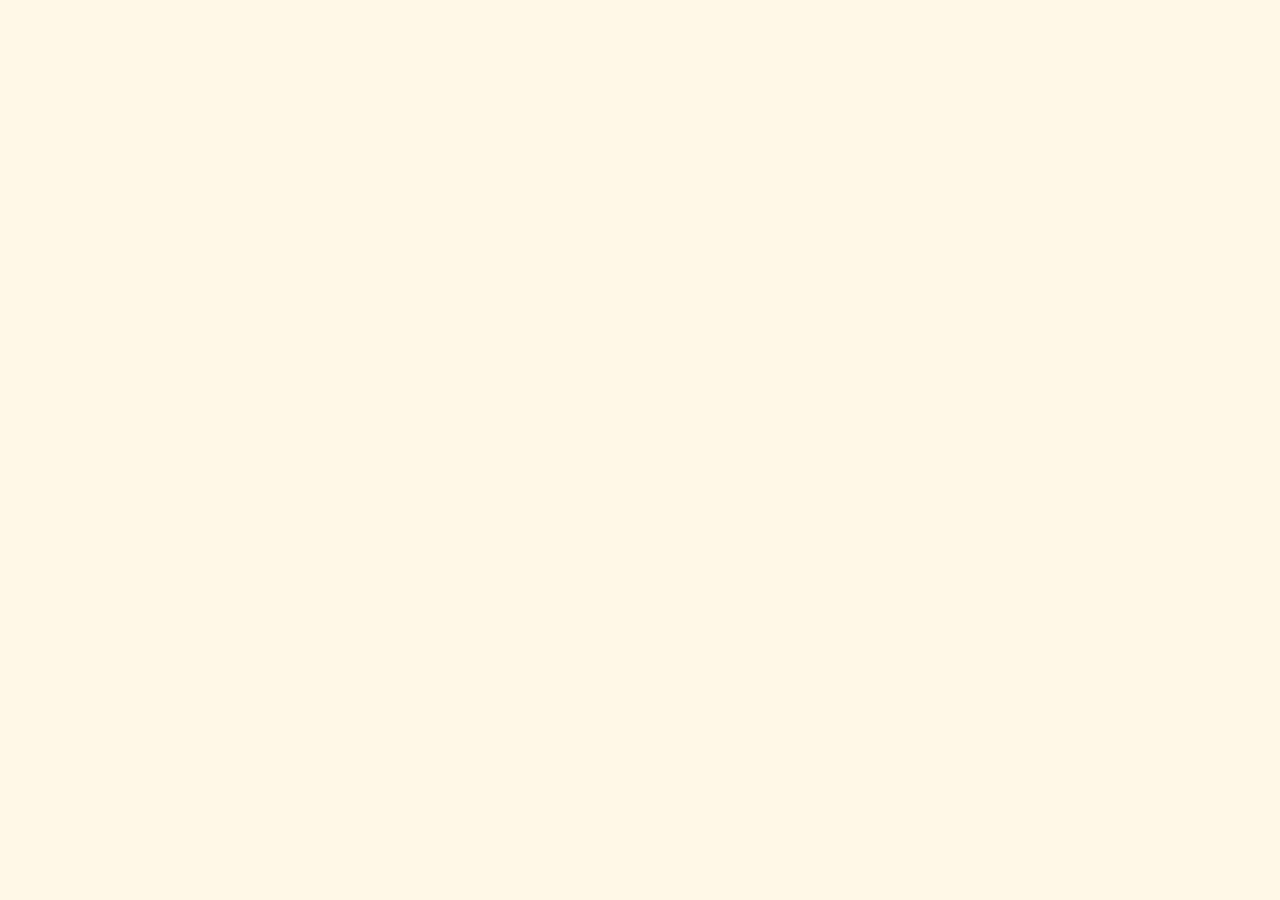
==== index.html @ 5200e337 "fix: bump cache-busting version to 2.0.5 Co-Authored-By: Claude Opus 4.6 <noreply@anthropic.com>" ====
<!doctype html>
<html lang="en">
<head>
  <meta charset="utf-8">
  <meta name="viewport" content="width=device-width, initial-scale=1">
  <title>Hi, I'm Net — Backend Engineer</title>
  <meta name="description" content="Kanet 'Net' Kampiranon — Backend Engineer specializing in Spring Boot microservices, testing strategy, and quietly-resilient systems.">

  <link rel="icon" type="image/png" href="images/favicon.png">

  <link rel="preconnect" href="https://fonts.googleapis.com">
  <link rel="preconnect" href="https://fonts.gstatic.com" crossorigin>
  <link href="https://fonts.googleapis.com/css2?family=Fredoka:wght@400;500;600;700&family=Nunito:wght@400;600;700;800&display=swap" rel="stylesheet">

  <link rel="stylesheet" href="styles.css?v=2.0.5">

  <script src="https://unpkg.com/react@18.3.1/umd/react.development.js" integrity="sha384-hD6/rw4ppMLGNu3tX5cjIb+uRZ7UkRJ6BPkLpg4hAu/6onKUg4lLsHAs9EBPT82L" crossorigin="anonymous"></script>
  <script src="https://unpkg.com/react-dom@18.3.1/umd/react-dom.development.js" integrity="sha384-u6aeetuaXnQ38mYT8rp6sbXaQe3NL9t+IBXmnYxwkUI2Hw4bsp2Wvmx4yRQF1uAm" crossorigin="anonymous"></script>
  <script src="https://unpkg.com/@babel/standalone@7.29.0/babel.min.js" integrity="sha384-m08KidiNqLdpJqLq95G/LEi8Qvjl/xUYll3QILypMoQ65QorJ9Lvtp2RXYGBFj1y" crossorigin="anonymous"></script>
</head>
<body>
  <div id="root"></div>

  <script src="data.js?v=2.0.5"></script>
  <script type="text/babel" src="tweaks-panel.jsx?v=2.0.5"></script>
  <script type="text/babel" src="character.jsx?v=2.0.5"></script>
  <script type="text/babel" src="sections.jsx?v=2.0.5"></script>
  <script type="text/babel" src="app.jsx?v=2.0.5"></script>
</body>
</html>
---- styles.css ----
/* ------------------------------------------------------------------
   Design tokens — playful, character-driven bio for Net
------------------------------------------------------------------- */
:root {
  --bg: #FFF8E7;
  --bg-2: #FFEFC7;
  --ink: #1B1B3A;
  --ink-soft: #4A4A6A;
  --muted: #8A8AA8;
  --line: #1B1B3A;

  --yellow: #FFD93D;
  --mint:   #4ECDC4;
  --coral:  #FF6B6B;
  --lav:    #B19CD9;
  --leaf:   #7BC950;
  --sky:    #6BC5F8;

  --accent: var(--yellow);
  --accent-2: var(--mint);
  --accent-3: var(--coral);

  --r-sm: 12px;
  --r-md: 20px;
  --r-lg: 28px;
  --r-xl: 40px;

  --b: 3px;
  --shadow: 6px 6px 0 var(--line);
  --shadow-lg: 10px 10px 0 var(--line);
  --shadow-soft: 0 12px 30px -10px rgba(27,27,58,.25);

  --pattern: dots;
}

/* ---- reset ---- */
* { box-sizing: border-box; }
html { scroll-behavior: smooth; overflow-x: clip; }
html, body { margin: 0; padding: 0; }
body {
  font-family: 'Nunito', system-ui, sans-serif;
  background: var(--bg);
  color: var(--ink);
  min-height: 100vh;
  overflow-x: clip;
  -webkit-font-smoothing: antialiased;
  font-size: 17px;
  line-height: 1.55;
}
h1, h2, h3, h4 {
  font-family: 'Fredoka', system-ui, sans-serif;
  font-weight: 700;
  margin: 0 0 .4em;
  letter-spacing: -.01em;
  line-height: 1.1;
}
h1 { font-size: clamp(40px, 6vw, 72px); }
h2 { font-size: clamp(28px, 4vw, 44px); }
h3 { font-size: clamp(20px, 2.2vw, 26px); }
p  { margin: 0 0 1em; }
a  { color: inherit; text-decoration: none; }

/* ---- backdrop patterns ---- */
.backdrop {
  position: fixed; inset: 0; z-index: 0; pointer-events: none;
  background: var(--bg);
}
.backdrop[data-pattern="dots"] {
  background-image: radial-gradient(circle, rgba(27,27,58,.10) 1.5px, transparent 1.6px);
  background-size: 28px 28px;
  background-color: var(--bg);
}
.backdrop[data-pattern="stars"] {
  background-image:
    radial-gradient(circle at 20% 30%, rgba(255,217,61,.35) 2px, transparent 3px),
    radial-gradient(circle at 70% 60%, rgba(78,205,196,.30) 2px, transparent 3px),
    radial-gradient(circle at 40% 80%, rgba(255,107,107,.25) 2px, transparent 3px);
  background-size: 220px 220px, 280px 280px, 320px 320px;
  background-color: var(--bg);
}
.backdrop[data-pattern="grid"] {
  background-image:
    linear-gradient(to right, rgba(27,27,58,.07) 1px, transparent 1px),
    linear-gradient(to bottom, rgba(27,27,58,.07) 1px, transparent 1px);
  background-size: 40px 40px;
  background-color: var(--bg);
}
.backdrop[data-pattern="plain"] { background-color: var(--bg); }

/* floating shapes (parallax) */
.shape {
  position: absolute;
  border: var(--b) solid var(--line);
  background: var(--accent);
  box-shadow: var(--shadow);
  border-radius: 50%;
  animation: float 7s ease-in-out infinite;
  z-index: 0;
}
.shape.sq { border-radius: 14px; }
.shape.di { border-radius: 8px; transform: rotate(45deg); }
@keyframes float {
  0%,100% { transform: translateY(0) rotate(0); }
  50% { transform: translateY(-22px) rotate(8deg); }
}

/* ---- layout ---- */
.wrap {
  position: relative;
  z-index: 1;
  max-width: 1180px;
  margin: 0 auto;
  padding: 0 28px;
}

main { position: relative; z-index: 1; overflow-x: clip; }

section { padding: 90px 0; position: relative; overflow: hidden; }

/* ---------- section deco shapes ---------- */
.deco {
  position: absolute;
  border: var(--b) solid var(--line);
  pointer-events: none;
  z-index: 0;
  opacity: .30;
}
.deco-circle { border-radius: 50%; }
.deco-square { border-radius: 14px; }
.deco-diamond { border-radius: 8px; }
.deco-float {
  animation: decoFloat 6s ease-in-out infinite;
}
.deco-bob {
  animation: decoBob 4s ease-in-out infinite;
}
.deco-spin {
  animation: decoSpin 12s linear infinite;
}
@keyframes decoFloat {
  0%, 100% { transform: translateY(0) rotate(var(--deco-rot, 0deg)); }
  50% { transform: translateY(-18px) rotate(calc(var(--deco-rot, 0deg) + 6deg)); }
}
@keyframes decoBob {
  0%, 100% { transform: translateY(0) rotate(var(--deco-rot, 0deg)); }
  50% { transform: translateY(-12px) rotate(var(--deco-rot, 0deg)); }
}

/* ---- nav ---- */
.nav {
  position: sticky; top: 18px; z-index: 30;
  display: flex; justify-content: center;
  pointer-events: none;
  transition: transform .3s ease, opacity .3s ease;
}
.nav-hidden {
  transform: translateY(-120%);
  opacity: 0;
  pointer-events: none;
}
.nav-inner {
  pointer-events: auto;
  display: flex; align-items: center; gap: 6px;
  padding: 8px;
  background: #fff;
  border: var(--b) solid var(--line);
  border-radius: 999px;
  box-shadow: var(--shadow);
}
.nav a {
  font-weight: 700;
  font-family: 'Fredoka', sans-serif;
  padding: 8px 16px;
  border-radius: 999px;
  font-size: 15px;
  transition: all .15s;
}
.nav a:hover { background: var(--accent); }
.nav a.is-current { background: var(--accent); font-weight: 800; }
.nav a.brand { background: var(--ink); color: var(--bg); padding: 8px 16px; }
.nav a.brand:hover { background: var(--ink); }

/* hamburger button — hidden on desktop */
.nav-burger {
  display: none;
  appearance: none;
  border: 0;
  background: transparent;
  width: 36px; height: 36px;
  padding: 0;
  cursor: pointer;
  position: relative;
  margin-left: auto;
}
.burger-line,
.burger-line::before,
.burger-line::after {
  display: block;
  position: absolute;
  left: 8px; right: 8px;
  height: 3px;
  border-radius: 2px;
  background: var(--ink);
  transition: transform .25s, opacity .2s;
}
.burger-line { top: 50%; transform: translateY(-50%); }
.burger-line::before { content: ''; top: -8px; left: 0; right: 0; }
.burger-line::after { content: ''; top: 8px; left: 0; right: 0; }
.burger-line.open { background: transparent; }
.burger-line.open::before { top: 0; transform: rotate(45deg); }
.burger-line.open::after { top: 0; transform: rotate(-45deg); }

/* nav links wrapper — visible by default on desktop */
.nav-links { display: contents; }

/* ---- chunky button ---- */
.btn {
  display: inline-flex; align-items: center; gap: 10px;
  font-family: 'Fredoka', sans-serif;
  font-weight: 600;
  font-size: 17px;
  padding: 14px 22px;
  border-radius: var(--r-md);
  border: var(--b) solid var(--line);
  background: var(--accent);
  color: var(--ink);
  box-shadow: var(--shadow);
  cursor: pointer;
  transition: transform .12s ease, box-shadow .12s ease;
}
.btn:hover { transform: translate(-2px,-2px); box-shadow: 8px 8px 0 var(--line); }
.btn:active { transform: translate(3px,3px); box-shadow: 2px 2px 0 var(--line); }
.btn.ghost { background: #fff; }
.btn.coral { background: var(--coral); color: #fff; }
.btn.mint { background: var(--mint); color: var(--ink); }

/* ---- card ---- */
.card {
  background: #fff;
  border: var(--b) solid var(--line);
  border-radius: var(--r-lg);
  box-shadow: var(--shadow);
  padding: 24px;
  position: relative;
}

/* eyebrow / label */
.eyebrow {
  display: inline-flex; align-items: center; gap: 8px;
  font-family: 'Fredoka', sans-serif;
  font-weight: 600;
  font-size: 13px;
  text-transform: uppercase;
  letter-spacing: .12em;
  padding: 6px 14px;
  background: var(--ink);
  color: var(--bg);
  border-radius: 999px;
}
.eyebrow.coral { background: var(--coral); color: #fff; }
.eyebrow.mint { background: var(--mint); color: var(--ink); }
.eyebrow.lav { background: var(--lav); color: var(--ink); }
.eyebrow.yellow { background: var(--yellow); color: var(--ink); }

/* ----------------- HERO ----------------- */
.hero {
  padding-top: 60px;
  padding-bottom: 40px;
  position: relative;
}
.hero-grid {
  display: grid;
  grid-template-columns: 1.05fr .95fr;
  grid-template-rows: auto 1fr;
  gap: 0 40px;
  align-items: start;
}
.hero-head { grid-column: 1; grid-row: 1; }
.hero-body { grid-column: 1; grid-row: 2; }
.hero-grid > .character-stage { grid-column: 2; grid-row: 1 / 3; align-self: center; }

.hero h1 .wave-em {
  display: inline-block;
  transform-origin: 70% 70%;
  animation: wave 3.5s ease-in-out infinite;
}
@keyframes wave {
  0%, 60%, 100% { transform: rotate(0); }
  10% { transform: rotate(14deg); }
  20% { transform: rotate(-8deg); }
  30% { transform: rotate(14deg); }
  40% { transform: rotate(-4deg); }
  50% { transform: rotate(10deg); }
}
.hero h1 .hi {
  color: var(--ink);
}
.hero h1 .name {
  position: relative;
  display: inline-block;
}
.hero h1 .name::after {
  content: '';
  position: absolute;
  left: -4px; right: -4px; bottom: 4px;
  height: 18px;
  background: var(--accent);
  z-index: -1;
  border-radius: 6px;
  transform: rotate(-1.5deg);
}
.hero-tech {
  display: flex;
  flex-wrap: wrap;
  gap: 10px;
  margin-bottom: 22px;
}
.hero-tech-icon {
  position: relative;
  width: 42px; height: 42px;
  padding: 8px;
  background: #fff;
  border: var(--b) solid var(--line);
  border-radius: 12px;
  box-shadow: 3px 3px 0 var(--line);
  display: grid;
  place-items: center;
  transition: transform .15s, box-shadow .15s;
}
.hero-tech-icon:hover {
  transform: translate(-2px, -2px) rotate(-4deg);
  box-shadow: 5px 5px 0 var(--line);
}
.hero-tech-icon::after {
  content: attr(data-name);
  position: absolute;
  bottom: calc(100% + 8px);
  left: 50%;
  transform: translateX(-50%) scale(0.8);
  font-family: 'Fredoka', sans-serif;
  font-weight: 700;
  font-size: 13px;
  white-space: nowrap;
  background: var(--ink);
  color: var(--bg);
  padding: 5px 12px;
  border-radius: 10px;
  pointer-events: none;
  opacity: 0;
  transition: opacity .15s, transform .15s;
}
.hero-tech-icon:hover::after {
  opacity: 1;
  transform: translateX(-50%) scale(1);
}
.hero-tech-learning {
  border-style: dashed;
  opacity: .7;
}
.hero-tech-learning:hover {
  opacity: 1;
}
.hero-tech-badge {
  position: absolute;
  bottom: -6px;
  left: 50%;
  transform: translateX(-50%);
  font-family: 'Fredoka', sans-serif;
  font-weight: 700;
  font-size: 8px;
  text-transform: uppercase;
  letter-spacing: .04em;
  background: var(--sky);
  color: var(--ink);
  padding: 1px 6px;
  border-radius: 6px;
  border: 2px solid var(--line);
  white-space: nowrap;
}
.hero-tech-icon img {
  width: 100%;
  height: 100%;
  object-fit: contain;
}
.hero-ctas { display: flex; flex-wrap: wrap; gap: 14px; align-items: center; }

/* ---- new hero bits ---- */
.hero-sub {
  font-size: clamp(17px, 1.5vw, 19px);
  color: var(--ink-soft);
  max-width: 520px;
  margin: 0 0 26px;
  line-height: 1.55;
}
.hero-sub b { color: var(--ink); font-family: 'Fredoka', sans-serif; font-weight: 600; }
/* ---- About v2 ---- */
.about-header { max-width: 720px; margin-bottom: 36px; }
.about-header h2 { margin-top: 14px; }
.lede { color: var(--ink-soft); font-size: 17px; margin: 0; }
.lede code {
  background: var(--bg-2);
  border: 2px solid var(--line);
  padding: 1px 8px;
  border-radius: 6px;
  font-size: 14px;
  font-family: 'Fredoka', sans-serif;
}

.edu-card { font-family: 'Fredoka', sans-serif; }

/* About mascot */
.about-mascot {
  position: relative;
  width: 100%;
  max-width: 420px;
  aspect-ratio: 1 / 1;
  align-self: center;
}
.about-disc {
  position: absolute;
  inset: 8%;
  border: var(--b) solid var(--line);
  border-radius: 50%;
  box-shadow: var(--shadow-lg);
  overflow: hidden;
}
.about-disc::before {
  content: '';
  position: absolute;
  inset: -10%;
  background:
    repeating-conic-gradient(from 0deg, transparent 0deg 30deg, rgba(255,255,255,.18) 30deg 60deg);
  animation: spin 30s linear infinite;
}
.about-bob {
  position: absolute;
  inset: 0;
  animation: bob var(--bob-speed, 3.4s) ease-in-out infinite;
}
.about-mascot-img {
  position: absolute;
  inset: -8% 4% 4% 4%;
  width: 92%;
  height: 104%;
  object-fit: cover;
  object-position: top center;
  filter: drop-shadow(0 12px 0 rgba(27,27,58,.18));
}
.about-mascot-img-anim {
  position: absolute;
  inset: -8% 4% 4% 4%;
  width: 92%;
  height: 104%;
  object-fit: cover;
  object-position: top center;
  filter: drop-shadow(0 12px 0 rgba(27,27,58,.18));
  pointer-events: none;
}
.sparkle {
  position: absolute;
  z-index: 2;
  animation: sparkleTwinkle 2.4s ease-in-out infinite;
  pointer-events: none;
}
.sparkle svg { width: 100%; height: 100%; display: block; }
@keyframes sparkleTwinkle {
  0%,100% { transform: scale(.7) rotate(0); opacity: .6; }
  50%     { transform: scale(1.15) rotate(20deg); opacity: 1; }
}
.about-bubble {
  position: absolute;
  top: -4px;
  right: -36px;
  background: #fff;
  border: var(--b) solid var(--line);
  border-radius: 22px;
  padding: 10px 18px;
  font-family: 'Fredoka', sans-serif;
  font-weight: 600;
  font-size: 15px;
  box-shadow: var(--shadow);
  z-index: 3;
  animation: bubblePop .5s cubic-bezier(.34,1.56,.64,1);
  white-space: nowrap;
  min-width: 120px;
  text-align: center;
}
.about-bubble::after {
  content: '';
  position: absolute;
  left: 18px; bottom: -12px;
  width: 18px; height: 18px;
  background: #fff;
  border-right: var(--b) solid var(--line);
  border-bottom: var(--b) solid var(--line);
  transform: rotate(45deg);
}

/* Skills — grouped logo grid */
.skills-header { display: flex; align-items: baseline; gap: 14px; flex-wrap: wrap; margin-bottom: 28px; }
.skills-title { margin: 0; font-size: clamp(24px, 2.8vw, 32px); }
.skills-grouped {
  display: flex; flex-direction: column; gap: 24px;
}
.skill-group-label {
  display: inline-flex; align-items: center; gap: 8px;
  font-family: 'Fredoka', sans-serif;
  font-weight: 700;
  font-size: 16px;
  margin-bottom: 14px;
  padding-bottom: 6px;
  border-bottom: 3px solid var(--line);
}
.skill-group-dot {
  width: 12px; height: 12px;
  border-radius: 50%;
  border: 2px solid var(--line);
  flex: 0 0 12px;
}
.skill-group-items {
  display: flex; flex-wrap: wrap; gap: 14px;
}
.skill-logo-card {
  display: flex; flex-direction: column; align-items: center; gap: 10px;
  padding: 20px 12px;
  background: #fff;
  border: var(--b) solid var(--line);
  border-radius: var(--r-lg);
  box-shadow: var(--shadow);
  transition: transform .15s, box-shadow .15s;
  cursor: default;
}
.skill-logo-card:hover {
  transform: translate(-3px, -3px) rotate(-2deg);
  box-shadow: 9px 9px 0 var(--line);
}
.skill-logo-icon {
  width: 56px; height: 56px;
  display: grid; place-items: center;
}
.skill-logo-icon img {
  width: 100%; height: 100%;
  object-fit: contain;
}
.skill-logo-fallback {
  width: 56px; height: 56px;
  display: grid; place-items: center;
  background: var(--mint);
  border: var(--b) solid var(--line);
  border-radius: 14px;
  font-family: 'Fredoka', sans-serif;
  font-weight: 700;
  font-size: 18px;
  color: var(--ink);
}
.skill-logo-name {
  font-family: 'Fredoka', sans-serif;
  font-size: 14px;
  font-weight: 600;
  text-align: center;
  line-height: 1.2;
}

/* Experience tweaks */
.now-chip {
  display: inline-block;
  margin-left: 10px;
  padding: 3px 10px;
  background: var(--leaf);
  border: 2px solid var(--line);
  border-radius: 999px;
  font-size: 12px;
  font-family: 'Fredoka', sans-serif;
  font-weight: 700;
  letter-spacing: .04em;
  vertical-align: middle;
}

/* Education */
.edu-grid { display: grid; grid-template-columns: 1fr; gap: 16px; }
.edu-card {
  display: flex; align-items: center; gap: 20px;
  padding: 22px 26px;
}
.edu-cap {
  width: 64px; height: 64px;
  flex: 0 0 64px;
  background: var(--yellow);
  border: var(--b) solid var(--line);
  border-radius: 18px;
  display: grid; place-items: center;
  font-size: 28px;
}
.edu-school { font-family: 'Fredoka', sans-serif; font-size: 20px; font-weight: 700; }
.edu-degree { color: var(--ink-soft); margin-top: 2px; }
.edu-date   { color: var(--muted); font-size: 14px; font-family: 'Fredoka', sans-serif; margin-top: 4px; }

/* ---- About: personal intro card ---- */
.about-personal {
  padding: 32px 36px;
  margin-bottom: 36px;
  background: #fff;
  position: relative;
  overflow: hidden;
}
.about-personal::before {
  content: '';
  position: absolute;
  top: -20px; right: -20px;
  width: 140px; height: 140px;
  background: var(--yellow);
  border-radius: 50%;
  opacity: .35;
}
.about-personal-grid {
  display: grid;
  grid-template-columns: 1.4fr 1fr;
  grid-template-rows: auto 1fr;
  gap: 0 28px;
  align-items: start;
  position: relative;
  z-index: 1;
}
.about-personal-head { grid-column: 1; grid-row: 1; }
.about-personal-text { grid-column: 1; grid-row: 2; }
.about-personal-mascot { grid-column: 2; grid-row: 1 / 3; align-self: center; }
.about-personal-title {
  font-size: clamp(24px, 2.8vw, 32px);
  margin: 4px 0 12px;
}
.about-personal-body {
  font-size: 17px;
  color: var(--ink-soft);
  line-height: 1.6;
  margin-bottom: 18px;
}
.about-chips {
  display: flex; flex-wrap: wrap; gap: 8px;
}
.about-chip {
  font-family: 'Fredoka', sans-serif;
  font-size: 13px;
  padding: 7px 14px;
  background: var(--bg-2);
  border: 2px solid var(--line);
  border-radius: 999px;
  box-shadow: 2px 2px 0 var(--line);
  transition: transform .15s;
}
.about-chip:hover { transform: translateY(-2px) rotate(-1deg); background: var(--yellow); }
.about-personal-mascot {
  position: relative;
  width: 100%;
  max-width: 340px;
  margin-left: auto;
}

/* ---- About: clickable card + fullscreen modal ---- */
@media (max-width: 880px) {
  .about-personal-grid {
    grid-template-columns: 1fr;
    grid-template-rows: auto auto auto;
    gap: 16px;
    text-align: center;
  }
  .about-personal-head { grid-column: 1; grid-row: 1; }
  .about-personal-mascot { grid-column: 1; grid-row: 2; max-width: 240px; margin: 0 auto; }
  .about-personal-text { grid-column: 1; grid-row: 3; text-align: left; }
  .edu-card { flex-direction: row; }
  .contact-mascot { display: none; }
}

/* ---- Contact mascot ---- */
.contact-wrap {
  position: relative;
}
.contact-mascot {
  position: absolute;
  right: -10px;
  bottom: -40px;
  width: 280px;
  z-index: 3;
  pointer-events: none;
}
.contact-mascot img {
  width: 100%;
  display: block;
  animation: bob var(--bob-speed, 3.4s) ease-in-out infinite;
  filter: drop-shadow(0 12px 0 rgba(27,27,58,.25));
}
.contact-mascot .contact-bubble {
  position: absolute;
  top: 0;
  right: 90%;
  background: #fff;
  color: var(--ink);
  border: var(--b) solid var(--line);
  border-radius: 22px;
  padding: 12px 18px;
  font-family: 'Fredoka', sans-serif;
  font-weight: 600;
  font-size: 14px;
  line-height: 1.5;
  box-shadow: var(--shadow);
  white-space: normal;
  width: 220px;
  animation: bubblePop .5s cubic-bezier(.34,1.56,.64,1);
  z-index: 1;
}
.contact-mascot .contact-bubble::after {
  content: '';
  position: absolute;
  right: -12px; top: 50%;
  transform: translateY(-50%) rotate(45deg);
  width: 18px; height: 18px;
  background: #fff;
  border-right: var(--b) solid var(--line);
  border-top: var(--b) solid var(--line);
}
@media (max-width: 1100px) {
  .contact-mascot { width: 220px; right: -20px; bottom: -30px; }
}
@media (max-width: 760px) {
  .contact-mascot { display: none; }
}

/* ----------------- CHARACTER ----------------- */
.character-stage {
  position: relative;
  width: 100%;
  aspect-ratio: 1 / 1;
  max-width: 520px;
  margin: 0 auto;
}
.character-disc {
  position: absolute;
  inset: 6%;
  background: var(--accent-2);
  border: var(--b) solid var(--line);
  border-radius: 50%;
  box-shadow: var(--shadow-lg);
  overflow: hidden;
}
.character-img-reading {
  clip-path: circle(46% at 50% 50%);
}
.character-disc::before {
  content: '';
  position: absolute;
  inset: -20%;
  background:
    radial-gradient(circle at 50% 50%, transparent 38%, rgba(27,27,58,.05) 39%, transparent 41%),
    radial-gradient(circle at 50% 50%, transparent 50%, rgba(255,255,255,.4) 51%, transparent 53%);
  animation: spin 24s linear infinite;
}
@keyframes spin { to { transform: rotate(360deg); } }

.character-img {
  position: absolute;
  inset: 0;
  width: 100%; height: 100%;
  object-fit: contain;
  object-position: center bottom;
  transition: opacity .25s ease;
  will-change: transform;
}
.character-bob { animation: bob 3.4s ease-in-out infinite; transform-origin: 50% 100%; }
@keyframes bob {
  0%,100% { transform: translateY(0) rotate(0); }
  50% { transform: translateY(-10px) rotate(-1deg); }
}

.character-bubble {
  position: absolute;
  top: 12%;
  right: 2%;
  background: #fff;
  border: var(--b) solid var(--line);
  border-radius: 22px;
  padding: 10px 18px;
  font-family: 'Fredoka', sans-serif;
  font-weight: 600;
  font-size: 15px;
  color: var(--ink);
  box-shadow: var(--shadow);
  white-space: nowrap;
  min-width: 120px;
  text-align: center;
  z-index: 3;
  animation: bubblePop .35s cubic-bezier(.34,1.56,.64,1);
}
.character-bubble::after {
  content: '';
  position: absolute;
  left: 14px; bottom: -14px;
  width: 22px; height: 22px;
  background: #fff;
  border-right: var(--b) solid var(--line);
  border-bottom: var(--b) solid var(--line);
  transform: rotate(45deg);
}
@keyframes bubblePop {
  0% { transform: scale(.3) translateY(20px); opacity: 0; }
  60% { transform: scale(1.05) translateY(-2px); opacity: 1; }
  100% { transform: scale(1) translateY(0); opacity: 1; }
}
@keyframes bubbleFloat {
  0%, 100% { transform: translateY(0); }
  50% { transform: translateY(-4px); }
}

.character-confetti {
  position: absolute;
  inset: 0;
  pointer-events: none;
  z-index: 2;
}
.confetti-bit {
  position: absolute;
  width: 14px; height: 14px;
  border: 2px solid var(--line);
  background: var(--coral);
  animation: confetti 1s ease-out forwards;
}
@keyframes confetti {
  0% { transform: translate(0,0) rotate(0); opacity: 1; }
  100% { transform: translate(var(--dx), var(--dy)) rotate(var(--rot)); opacity: 0; }
}

/* tiny floating orbits around character */
.orbit {
  position: absolute;
  background: var(--yellow);
  border: var(--b) solid var(--line);
  border-radius: 50%;
  box-shadow: 3px 3px 0 var(--line);
  z-index: 2;
}
.orbit.star {
  border: none;
  width: 36px; height: 36px;
  background: none;
  box-shadow: none;
}

/* ----------------- EXPERIENCE ----------------- */
.timeline {
  position: relative;
  padding-left: 36px;
}
.timeline::before {
  content: '';
  position: absolute;
  left: 12px; top: 6px; bottom: 6px;
  width: 4px;
  background: var(--ink);
  border-radius: 4px;
}
.t-item {
  position: relative;
  margin-bottom: 28px;
}
.t-item::before {
  content: '';
  position: absolute;
  left: -32px; top: 18px;
  width: 22px; height: 22px;
  background: var(--accent);
  border: var(--b) solid var(--line);
  border-radius: 50%;
  z-index: 2;
}
.t-item:nth-child(2)::before { background: var(--mint); }
.t-item:nth-child(3)::before { background: var(--coral); }
.t-item:nth-child(4)::before { background: var(--lav); }
.t-card {
  background: #fff;
  border: var(--b) solid var(--line);
  border-radius: var(--r-lg);
  padding: 24px 26px;
  box-shadow: var(--shadow);
}
.t-head { display: flex; justify-content: space-between; align-items: flex-start; flex-wrap: wrap; gap: 6px; margin-bottom: 8px; }
.t-co { font-family: 'Fredoka', sans-serif; font-size: 22px; font-weight: 700; }
.t-date { color: var(--muted); font-size: 14px; font-family: 'Fredoka', sans-serif; }
.t-role { font-weight: 700; color: var(--accent-3); margin-bottom: 12px; }
.t-bullets { margin: 0; padding-left: 18px; color: var(--ink-soft); }
.t-bullets li { margin-bottom: 6px; }

/* ----------------- LOVES ----------------- */
.loves-grid {
  display: grid;
  grid-template-columns: repeat(3, 1fr);
  gap: 18px;
}
.love {
  position: relative;
  display: block;
  background: #fff;
  border: var(--b) solid var(--line);
  border-radius: var(--r-lg);
  padding: 26px 22px;
  box-shadow: var(--shadow);
  transition: all .2s ease;
  overflow: hidden;
}
.love:hover { transform: translate(-3px,-3px) rotate(-1deg); box-shadow: 9px 9px 0 var(--line); }
.love .emoji {
  font-family: 'Fredoka', sans-serif;
  width: 56px; height: 56px;
  border-radius: 18px;
  display: grid; place-items: center;
  border: var(--b) solid var(--line);
  font-size: 22px;
  font-weight: 700;
  margin-bottom: 14px;
}
.love h4 { margin-bottom: 4px; font-size: 22px; }
.love p { color: var(--muted); margin: 0; font-size: 14px; }
.love .arrow {
  position: absolute; top: 22px; right: 22px;
  width: 36px; height: 36px;
  border-radius: 50%;
  border: var(--b) solid var(--line);
  background: var(--bg);
  display: grid; place-items: center;
  transition: transform .2s;
}
.love:hover .arrow { transform: rotate(-45deg); background: var(--yellow); }

/* ----------------- SECTION GIMMICK ----------------- */
.section-with-gimmick {
  display: flex;
  align-items: flex-end;
  justify-content: space-between;
  gap: 24px;
  margin-bottom: 26px;
}
.section-with-gimmick > div { flex: 1; min-width: 0; }
.section-with-gimmick-left {
  display: flex;
  align-items: center;
  gap: 20px;
  margin: 16px 0 28px;
}
.gimmick-img {
  width: 140px;
  height: auto;
  flex-shrink: 0;
  object-fit: contain;
  filter: drop-shadow(2px 4px 6px rgba(27,27,58,.15));
}
.gimmick-run {
  animation: gimmickRun 0.6s ease-in-out infinite alternate;
}
.gimmick-read {
  animation: gimmickRead 3s ease-in-out infinite;
  transform-origin: bottom center;
}
.gimmick-tcg {
  animation: gimmickFloat 2.5s ease-in-out infinite;
}
@keyframes gimmickRun {
  0%   { transform: translateX(-4px) rotate(-2deg); }
  100% { transform: translateX(4px) rotate(2deg); }
}
@keyframes gimmickRead {
  0%, 100% { transform: rotate(0deg); }
  30%      { transform: rotate(3deg) translateY(2px); }
  60%      { transform: rotate(-2deg) translateY(1px); }
}
@keyframes gimmickFloat {
  0%, 100% { transform: translateY(0); }
  50%      { transform: translateY(-8px); }
}
.section-mascot-divider {
  text-align: center;
  padding: 20px 0 0;
  position: relative;
  display: inline-block;
  left: 50%;
  transform: translateX(-50%);
}
.divider-label {
  font-family: 'Fredoka', sans-serif;
  font-weight: 700;
  font-size: 18px;
  color: var(--ink-soft);
  margin-top: 6px;
  letter-spacing: .02em;
}
.divider-mascot {
  width: 340px;
  height: auto;
  filter: drop-shadow(4px 6px 8px rgba(27,27,58,.2));
}
@media (max-width: 880px) {
  .divider-mascot { width: 220px; }
}
@media (max-width: 560px) {
  .section-with-gimmick { flex-wrap: wrap; }
  .gimmick-img { width: 100px; margin: 0 auto; }
  .divider-mascot { width: 140px; }
}

/* ----------------- RUNNING RECORDS ----------------- */
.runs-grid {
  display: flex; flex-direction: column; gap: 16px;
}
.run-card {
  display: flex; align-items: center; gap: 18px;
  padding: 20px 24px;
}
.run-card-link {
  text-decoration: none;
  color: inherit;
  cursor: pointer;
  transition: transform .15s, box-shadow .15s;
}
.run-card-link:hover {
  transform: translateY(-4px);
  box-shadow: 8px 8px 0 var(--line);
}
.run-card-link:hover .run-slip {
  background: var(--yellow);
}
.run-emoji {
  width: 56px; height: 56px;
  flex: 0 0 56px;
  background: var(--mint);
  border: var(--b) solid var(--line);
  border-radius: 16px;
  display: grid; place-items: center;
  font-size: 26px;
}
.run-info { flex: 1; min-width: 0; }
.run-event {
  font-family: 'Fredoka', sans-serif;
  font-size: 18px;
  font-weight: 700;
  line-height: 1.3;
}
.run-meta {
  display: flex; gap: 12px; align-items: center;
  margin-top: 4px;
  font-size: 14px;
  color: var(--ink-soft);
}
.run-distance {
  font-family: 'Fredoka', sans-serif;
  font-weight: 700;
  padding: 2px 10px;
  background: var(--mint);
  border: 2px solid var(--line);
  border-radius: 999px;
  font-size: 13px;
  color: var(--ink);
}
.run-date { font-family: 'Fredoka', sans-serif; color: var(--muted); }
.run-slip { flex: 0 0 auto; font-size: 14px; padding: 10px 16px; }
.run-soon {
  opacity: .55;
  border-style: dashed;
}
.run-soon .run-emoji {
  background: #d0d0d8;
}
.run-soon .run-distance {
  background: #d0d0d8;
}
.run-soon:hover {
  transform: none;
  box-shadow: var(--shadow);
}
.run-badge {
  font-family: 'Fredoka', sans-serif;
  font-size: 12px;
  font-weight: 700;
  text-transform: uppercase;
  letter-spacing: .5px;
  padding: 4px 12px;
  border-radius: 20px;
  background: var(--mint);
  border: var(--b) solid var(--line);
  color: var(--ink);
  flex-shrink: 0;
}

@media (max-width: 560px) {
  .run-card { flex-wrap: wrap; }
  .run-slip { width: 100%; text-align: center; justify-content: center; }
}

/* ----------------- YOUTUBE ----------------- */
.yt-header {
  display: flex;
  justify-content: space-between;
  align-items: center;
  flex-wrap: wrap;
  gap: 16px;
  margin-bottom: 32px;
}
.yt-categories {
  display: flex;
  flex-direction: column;
  gap: 40px;
}
.yt-cat-name {
  font-family: 'Fredoka', sans-serif;
  font-size: 20px;
  font-weight: 700;
  margin: 0 0 16px;
  padding-bottom: 8px;
  border-bottom: 2px dashed var(--muted);
  color: var(--ink);
}
.yt-more {
  display: block;
  margin: 18px auto 0;
  font-size: 15px;
}
.yt-grid {
  display: grid;
  grid-template-columns: repeat(auto-fill, minmax(280px, 1fr));
  gap: 20px;
}
.yt-card {
  display: flex; flex-direction: column;
  padding: 0; overflow: hidden;
  transition: all .2s ease;
}
.yt-card:hover { transform: translate(-3px,-3px) rotate(-1deg); box-shadow: 9px 9px 0 var(--line); }
.yt-thumb {
  position: relative;
  width: 100%;
  aspect-ratio: 16 / 9;
  overflow: hidden;
  border-bottom: var(--b) solid var(--line);
}
.yt-thumb img {
  width: 100%; height: 100%;
  object-fit: cover;
}
.yt-play {
  position: absolute;
  inset: 0;
  display: grid; place-items: center;
  font-size: 32px;
  color: #fff;
  background: rgba(0,0,0,.25);
  opacity: 0;
  transition: opacity .2s;
}
.yt-card:hover .yt-play { opacity: 1; }
.yt-info { padding: 16px 20px; }
.yt-title {
  font-family: 'Fredoka', sans-serif;
  font-size: 16px;
  font-weight: 700;
  line-height: 1.3;
}
.yt-date {
  font-size: 13px;
  color: var(--muted);
  font-family: 'Fredoka', sans-serif;
  margin-top: 4px;
}
.yt-empty {
  text-align: center;
  padding: 40px 24px;
}
.yt-empty p {
  color: var(--ink-soft);
  margin-bottom: 18px;
  font-size: 17px;
}

/* ----------------- BOOKSHELF ----------------- */
.book-categories {
  display: flex;
  flex-direction: column;
  gap: 40px;
}
.book-cat-name {
  font-family: 'Fredoka', sans-serif;
  font-size: 20px;
  font-weight: 700;
  margin: 0 0 16px;
  padding-bottom: 8px;
  border-bottom: 2px dashed var(--muted);
  color: var(--ink);
}
.book-count {
  font-size: 14px;
  font-weight: 400;
  color: var(--muted);
}
.book-grid {
  display: grid;
  grid-template-columns: repeat(auto-fill, minmax(160px, 200px));
  gap: 20px;
}
.book-card.card {
  display: flex;
  flex-direction: column;
  padding: 0;
  overflow: hidden;
  transition: all .2s ease;
}
.book-card:hover {
  transform: translate(-3px, -3px) rotate(-1deg);
  box-shadow: 9px 9px 0 var(--line);
}
.book-cover {
  width: 100%;
  aspect-ratio: 3 / 4;
  border-bottom: var(--b) solid var(--line);
  display: grid;
  place-items: center;
  overflow: hidden;
}
.book-cover-img {
  width: 100%;
  height: 100%;
  object-fit: cover;
}
.book-cover-text {
  font-family: 'Fredoka', sans-serif;
  font-weight: 700;
  font-size: 13px;
  line-height: 1.3;
  color: var(--ink);
  text-align: center;
  padding: 14px 10px;
  word-break: break-word;
  display: -webkit-box;
  -webkit-line-clamp: 5;
  -webkit-box-orient: vertical;
  overflow: hidden;
}
.book-info {
  padding: 10px 12px;
}
.book-title {
  font-family: 'Fredoka', sans-serif;
  font-size: 12px;
  font-weight: 700;
  line-height: 1.3;
  color: var(--ink);
  display: -webkit-box;
  -webkit-line-clamp: 2;
  -webkit-box-orient: vertical;
  overflow: hidden;
}
.book-author {
  font-size: 11px;
  color: var(--ink-soft);
  margin-top: 3px;
  display: -webkit-box;
  -webkit-line-clamp: 1;
  -webkit-box-orient: vertical;
  overflow: hidden;
}
.book-more {
  display: block;
  margin: 18px auto 0;
  font-size: 15px;
}
.book-empty {
  text-align: center;
  padding: 40px 24px;
}
.book-empty p {
  color: var(--ink-soft);
  margin-bottom: 18px;
  font-size: 17px;
}
@media (max-width: 560px) {
  .book-grid { grid-template-columns: repeat(auto-fill, minmax(130px, 1fr)); gap: 12px; }
}

/* ----------------- TCG COLLECTION ----------------- */
.tcg-grid {
  display: grid;
  grid-template-columns: repeat(auto-fill, minmax(280px, 1fr));
  gap: 16px;
}
.tcg-card {
  display: flex; align-items: center; gap: 16px;
  padding: 20px 24px;
  transition: all .2s ease;
}
.tcg-card:hover { transform: translate(-3px,-3px) rotate(-1deg); box-shadow: 9px 9px 0 var(--line); }
.tcg-emoji {
  width: 52px; height: 52px;
  flex: 0 0 52px;
  background: var(--lav);
  border: var(--b) solid var(--line);
  border-radius: 14px;
  display: grid; place-items: center;
  font-size: 24px;
  overflow: hidden;
}
.tcg-icon-img {
  width: 100%; height: 100%;
  object-fit: cover;
}
.tcg-info { flex: 1; min-width: 0; }
.tcg-name {
  font-family: 'Fredoka', sans-serif;
  font-size: 18px;
  font-weight: 700;
}
.tcg-sub {
  font-size: 14px;
  color: var(--muted);
  margin-top: 2px;
}
.tcg-soon {
  opacity: .55;
  border-style: dashed;
  cursor: default;
}
.tcg-soon:hover {
  transform: none;
  box-shadow: var(--shadow);
}
.tcg-badge {
  font-family: 'Fredoka', sans-serif;
  font-size: 12px;
  font-weight: 700;
  text-transform: uppercase;
  letter-spacing: .5px;
  padding: 4px 12px;
  border-radius: 20px;
  background: var(--lav);
  border: var(--b) solid var(--line);
  color: var(--ink);
  flex-shrink: 0;
}
.tcg-card .arrow {
  flex: 0 0 36px;
  width: 36px; height: 36px;
  border-radius: 50%;
  border: var(--b) solid var(--line);
  background: var(--bg);
  display: grid; place-items: center;
  transition: transform .2s;
}
.tcg-card:hover .arrow { transform: rotate(-45deg); background: var(--lav); }

/* ----------------- CONTACT ----------------- */
.contact-card {
  background: var(--ink);
  color: var(--bg);
  border-radius: var(--r-xl);
  padding: 48px 42px;
  text-align: left;
  position: relative;
  overflow: hidden;
  border: var(--b) solid var(--line);
  box-shadow: var(--shadow-lg);
}
.contact-card h2 { color: var(--bg); }
.contact-card p { color: rgba(255,248,231,.7); max-width: 540px; margin-left: auto; margin-right: auto; }
.contact-row {
  display: flex; flex-wrap: wrap; gap: 14px; justify-content: center;
  margin-top: 24px;
}
.contact-card .blob {
  position: absolute;
  border-radius: 50%;
  border: var(--b) solid var(--line);
  z-index: 0;
}
.contact-socials {
  display: flex;
  flex-wrap: wrap;
  gap: 12px;
  justify-content: center;
  margin-top: 20px;
}
.contact-socials-icons {
  gap: 16px;
  justify-content: center;
}
.contact-icon {
  display: grid;
  place-items: center;
  width: 52px; height: 52px;
  background: rgba(255,248,231,.12);
  border: 2px solid rgba(255,248,231,.2);
  border-radius: 50%;
  transition: background .15s, transform .15s;
}
.contact-icon img {
  width: 26px; height: 26px;
  object-fit: contain;
}
.contact-icon:hover {
  background: rgba(255,248,231,.25);
  transform: translateY(-3px) scale(1.1);
}

.contact-layout {
  position: relative;
  z-index: 1;
  display: flex;
  flex-wrap: wrap;
  align-items: center;
  gap: 16px 32px;
}
.contact-eyebrow-row {
  flex-basis: 100%;
  text-align: center;
}
.contact-main {
  flex: 1;
  text-align: center;
}
.contact-peek {
  position: absolute;
  top: -60px;
  left: -20px;
  z-index: 4;
  pointer-events: none;
}
.contact-avatar {
  position: relative;
  width: 140px;
  height: 140px;
}
.contact-disc {
  position: absolute;
  inset: 0;
  border-radius: 50%;
  background: var(--mint);
  opacity: .25;
}
.contact-side-img {
  position: relative;
  width: 100%;
  z-index: 1;
  animation: bob var(--bob-speed, 3.4s) ease-in-out infinite;
  filter: drop-shadow(0 6px 0 rgba(27,27,58,.2));
}
.contact-side {
  flex-shrink: 0;
  display: flex;
  align-items: center;
}
.donate-box {
  text-align: center;
  background: rgba(255,248,231,.08);
  border: 2px solid rgba(255,248,231,.12);
  border-radius: var(--r-lg);
  padding: 24px 24px 18px;
}
.donate-qr {
  width: 180px;
  height: 180px;
  border-radius: var(--r-md);
  border: var(--b) solid rgba(255,248,231,.25);
  box-shadow: 0 8px 24px rgba(0,0,0,.2);
}
.donate-label {
  font-family: 'Fredoka', sans-serif;
  font-weight: 600;
  font-size: 14px;
  color: rgba(255,248,231,.7);
  margin-top: 12px;
  margin-bottom: 0;
  white-space: nowrap;
}

/* Claude peek mascot */
.claude-peek {
  margin-top: -60px;
  position: relative;
  z-index: 4;
  pointer-events: none;
}
.claude-bob {
  position: relative;
  width: 140px;
  display: flex;
  flex-direction: column;
  align-items: center;
  animation: bob var(--bob-speed, 3.4s) ease-in-out infinite;
}
.claude-img {
  width: 100%;
  filter: drop-shadow(0 6px 0 rgba(27,27,58,.2));
}
.claude-bubble {
  position: relative;
  background: #fff;
  border: var(--b) solid var(--line);
  border-radius: 18px;
  padding: 8px 14px;
  font-family: 'Fredoka', sans-serif;
  font-weight: 600;
  font-size: 13px;
  color: var(--ink);
  box-shadow: var(--shadow);
  white-space: nowrap;
  margin-bottom: 6px;
  animation: bubblePop .5s cubic-bezier(.34,1.56,.64,1);
}
.claude-bubble::after {
  content: '';
  position: absolute;
  left: 50%; bottom: -10px;
  margin-left: -7px;
  width: 14px; height: 14px;
  background: #fff;
  border-right: var(--b) solid var(--line);
  border-bottom: var(--b) solid var(--line);
  transform: rotate(45deg);
}
@media (max-width: 880px) {
  .claude-peek { margin-top: 12px; display: flex; justify-content: center; }
  .claude-bob { width: auto; }
  .claude-img { width: 80px; }
  .claude-bubble { font-size: 12px; padding: 7px 13px; }
  .contact-layout {
    flex-direction: column;
    text-align: center;
    gap: 16px;
  }
  .contact-eyebrow-row { order: 1; }
  .contact-side   { order: 2; justify-content: center; width: 100%; }
  .contact-main   { order: 3; }
}
@media (max-width: 560px) {
  .donate-qr { width: 120px; height: 120px; }
  .donate-box { padding: 16px 16px 12px; }
  .donate-label { font-size: clamp(10px, 2.8vw, 12px); }
  .contact-icon { width: 38px; height: 38px; }
  .contact-icon img { width: 18px; height: 18px; }
  .contact-socials-icons { gap: 8px; justify-content: center; flex-wrap: nowrap; }
  .contact-card h2 { font-size: clamp(17px, 4.5vw, 22px); margin-top: 0; }
  .contact-card .eyebrow { font-size: 12px; padding: 5px 14px; }
  .claude-img { width: 60px; }
  .claude-bubble { font-size: 11px; padding: 6px 12px; }
}
@media (max-width: 400px) {
  .contact-icon { width: 34px; height: 34px; }
  .contact-icon img { width: 16px; height: 16px; }
  .contact-socials-icons { gap: 6px; }
  .contact-card { padding: 28px 14px; }
  .donate-qr { width: 110px; height: 110px; }
}

/* ---- footer ---- */
.foot {
  padding: 36px 0 28px;
  text-align: center;
  color: var(--muted);
  font-size: 13px;
}

/* ---- MiniCharacter (page headers) ---- */
.mini-character {
  position: relative;
  width: 100%;
  max-width: 180px;
  aspect-ratio: 1 / 1;
}
.mini-disc {
  position: absolute;
  inset: 8%;
  border: var(--b) solid var(--line);
  border-radius: 50%;
  box-shadow: var(--shadow);
}
.mini-bob {
  position: absolute;
  inset: 0;
}
.mini-img {
  width: 100%;
  height: 100%;
  object-fit: contain;
  object-position: center bottom;
  filter: drop-shadow(0 6px 0 rgba(27,27,58,.15));
}

/* ---- page-header (non-home pages) ---- */
.page-header { padding: 40px 0 20px; }
.page-header-grid {
  display: flex;
  align-items: center;
  justify-content: space-between;
  gap: 24px;
}
.page-title { margin-top: 8px; }
.page-subtitle { color: var(--ink-soft); max-width: 520px; margin: 8px 0 0; }
.page-mascot { flex: 0 0 auto; }
.back-home {
  display: inline-block;
  font-family: 'Fredoka', sans-serif;
  font-weight: 600;
  font-size: 14px;
  color: var(--ink-soft);
  margin-bottom: 8px;
  transition: color .15s;
}
.back-home:hover { color: var(--ink); }

/* ---- click bounce util ---- */
.bouncy { transition: transform .18s ease, box-shadow .18s ease; }
.bouncy:active { transform: scale(.93); }

/* ---- tap feedback for touch devices ---- */
@media (hover: none) {
  .love:active { transform: translate(-3px,-3px) rotate(-1deg); box-shadow: 9px 9px 0 var(--line); }
  .run-card-link:active { transform: translateY(-4px); box-shadow: 8px 8px 0 var(--line); }
  .run-card-link:active .run-slip { background: var(--yellow); }
  .tcg-card:active { transform: translate(-3px,-3px) rotate(-1deg); box-shadow: 9px 9px 0 var(--line); }
  .book-card:active { transform: translate(-3px,-3px) rotate(-1deg); box-shadow: 9px 9px 0 var(--line); }
  .contact-icon:active { transform: translateY(-3px) scale(1.1); }
  .hero-tech-icon:active { transform: translate(-2px,-2px) rotate(-4deg); box-shadow: 5px 5px 0 var(--line); }
  .highlight-card:active { transform: translate(-3px,-3px) rotate(-1deg); }
  .btn:active { transform: translate(-2px,-2px); box-shadow: 8px 8px 0 var(--line); }
  .about-chip:active { transform: translateY(-2px) rotate(-1deg); background: var(--yellow); }
}

/* ---- responsive ---- */
@media (max-width: 880px) {
  .hero-grid {
    grid-template-columns: 1fr;
    grid-template-rows: auto auto auto;
    text-align: center;
    gap: 10px;
  }
  .hero-head { grid-column: 1; grid-row: 1; }
  .hero-grid > .character-stage { grid-column: 1; grid-row: 2; }
  .hero-body { grid-column: 1; grid-row: 3; }
  .hero-sub { margin-left: auto; margin-right: auto; }
  .hero-tech { justify-content: center; }
  .hero-ctas { justify-content: center; }
  .character-stage { max-width: 260px; margin: 0 auto; }
  .nav { top: 0; padding: 0; }
  .nav-inner {
    width: 100%;
    flex-wrap: wrap;
    border-radius: 0;
    border-left: 0; border-right: 0; border-top: 0;
    padding: 10px 16px;
  }
  .nav-burger { display: block; }
  .nav-links {
    display: none;
    flex-basis: 100%;
    flex-direction: column;
    gap: 4px;
    padding-top: 10px;
    border-top: 2px solid rgba(27,27,58,.1);
    margin-top: 8px;
  }
  .nav-links-open { display: flex; }
  .nav-links a {
    text-align: center;
    padding: 12px 16px;
    border-radius: 14px;
    font-size: 15px;
  }
  .loves-grid { grid-template-columns: repeat(2, 1fr); }
  section { padding: 60px 0; }
  .contact-card { padding: 36px 22px; }
  .page-header-grid { flex-direction: column; align-items: flex-start; }
  .page-mascot { display: none; }
  .tcg-grid { grid-template-columns: 1fr; }
}
@media (max-width: 560px) {
  .hero-ctas { flex-direction: column; align-items: stretch; }
  .hero-ctas .btn { text-align: center; justify-content: center; }
  .loves-grid { grid-template-columns: 1fr; }
  .contact-row { flex-direction: column; }
  .contact-row .btn { text-align: center; justify-content: center; }

  /* About personal card */
  .about-personal { padding: 22px 18px; }
  .about-personal-grid { gap: 18px; }
  .about-personal-body { font-size: 15px; }

  /* Contact */
  .contact-card { padding: 32px 18px; }
  .contact-card p { font-size: 15px; }

  /* TCG */
  .tcg-grid { grid-template-columns: 1fr; }
  .tcg-card { padding: 16px 18px; }

  /* Hero tech icons */
  .hero-tech {
    display: flex; flex-wrap: wrap;
    gap: 8px;
    justify-content: center;
    margin-bottom: 20px;
  }
  .hero-tech-icon { width: 36px; height: 36px; padding: 6px; box-shadow: 2px 2px 0 var(--line); }
  .hero-tech-learning { margin-bottom: 0; }

  /* Character bubble */
  .character-bubble { font-size: 14px; padding: 10px 14px; }
}
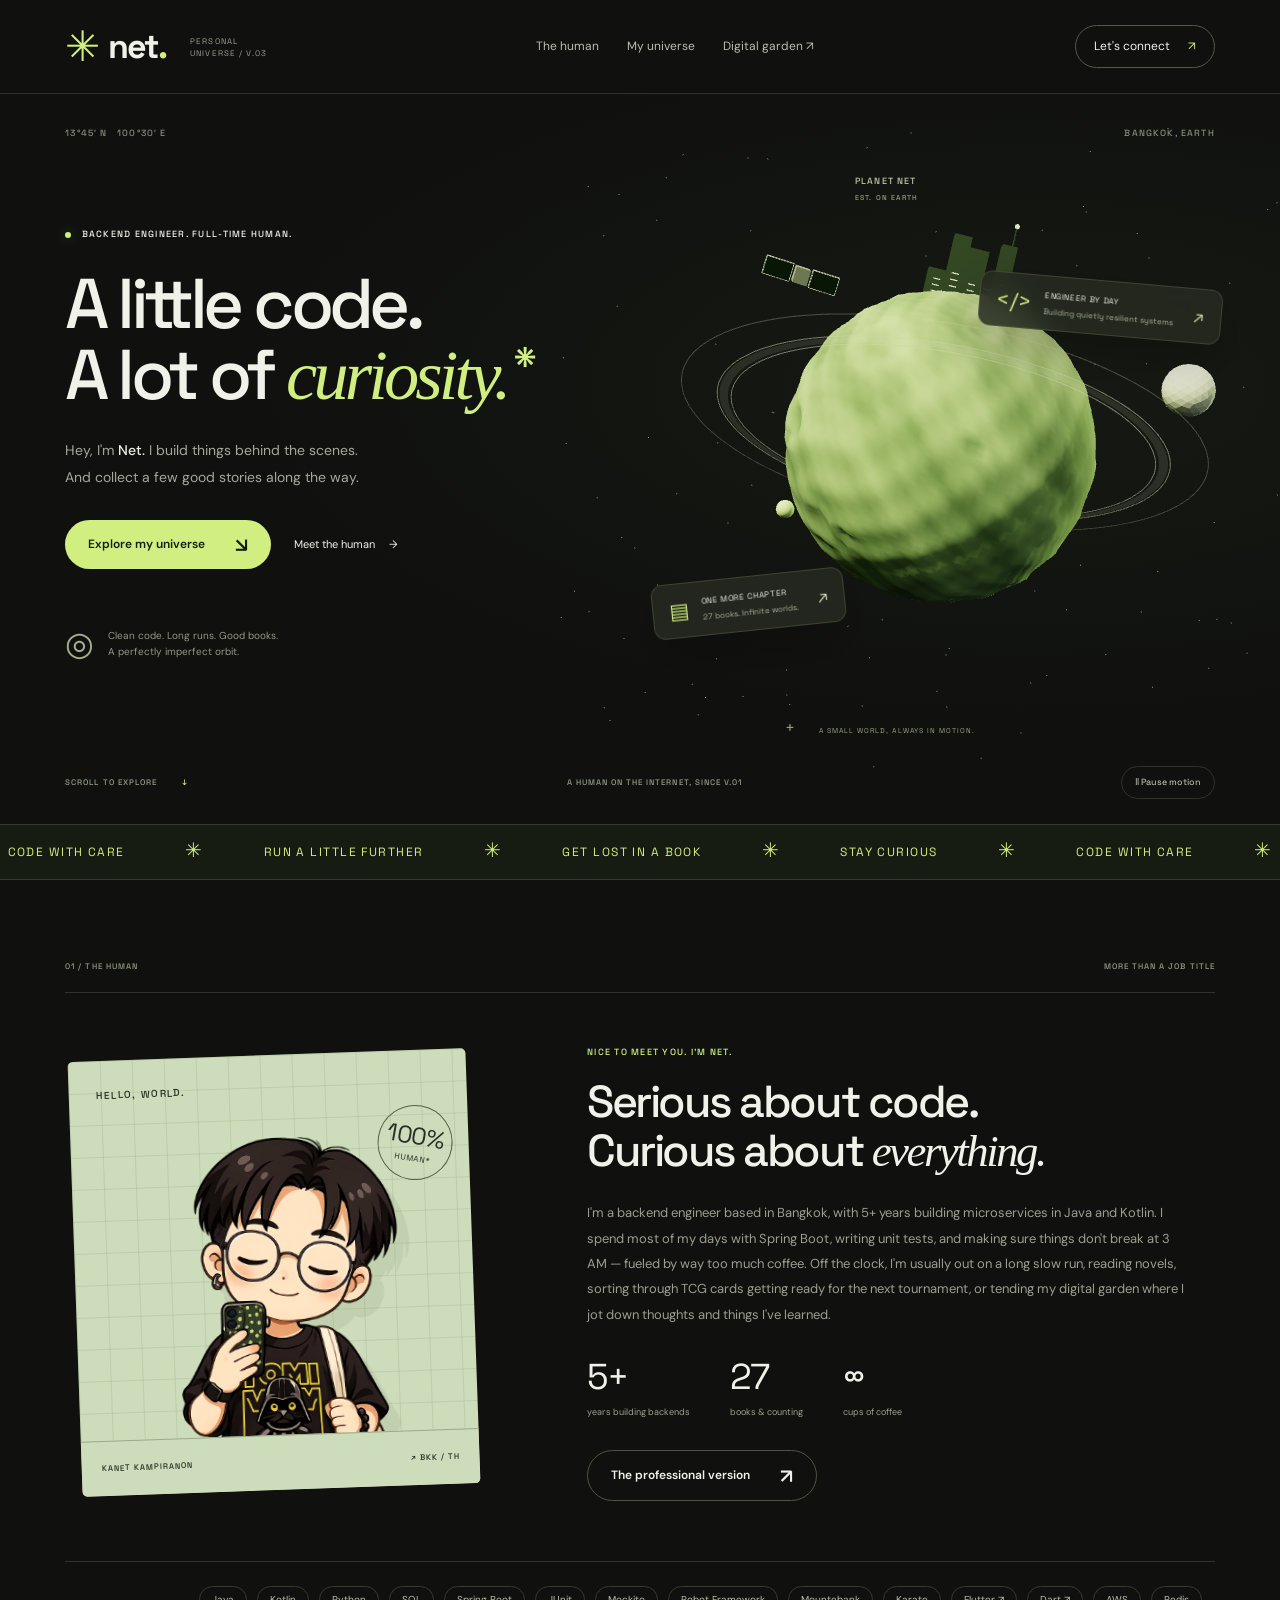
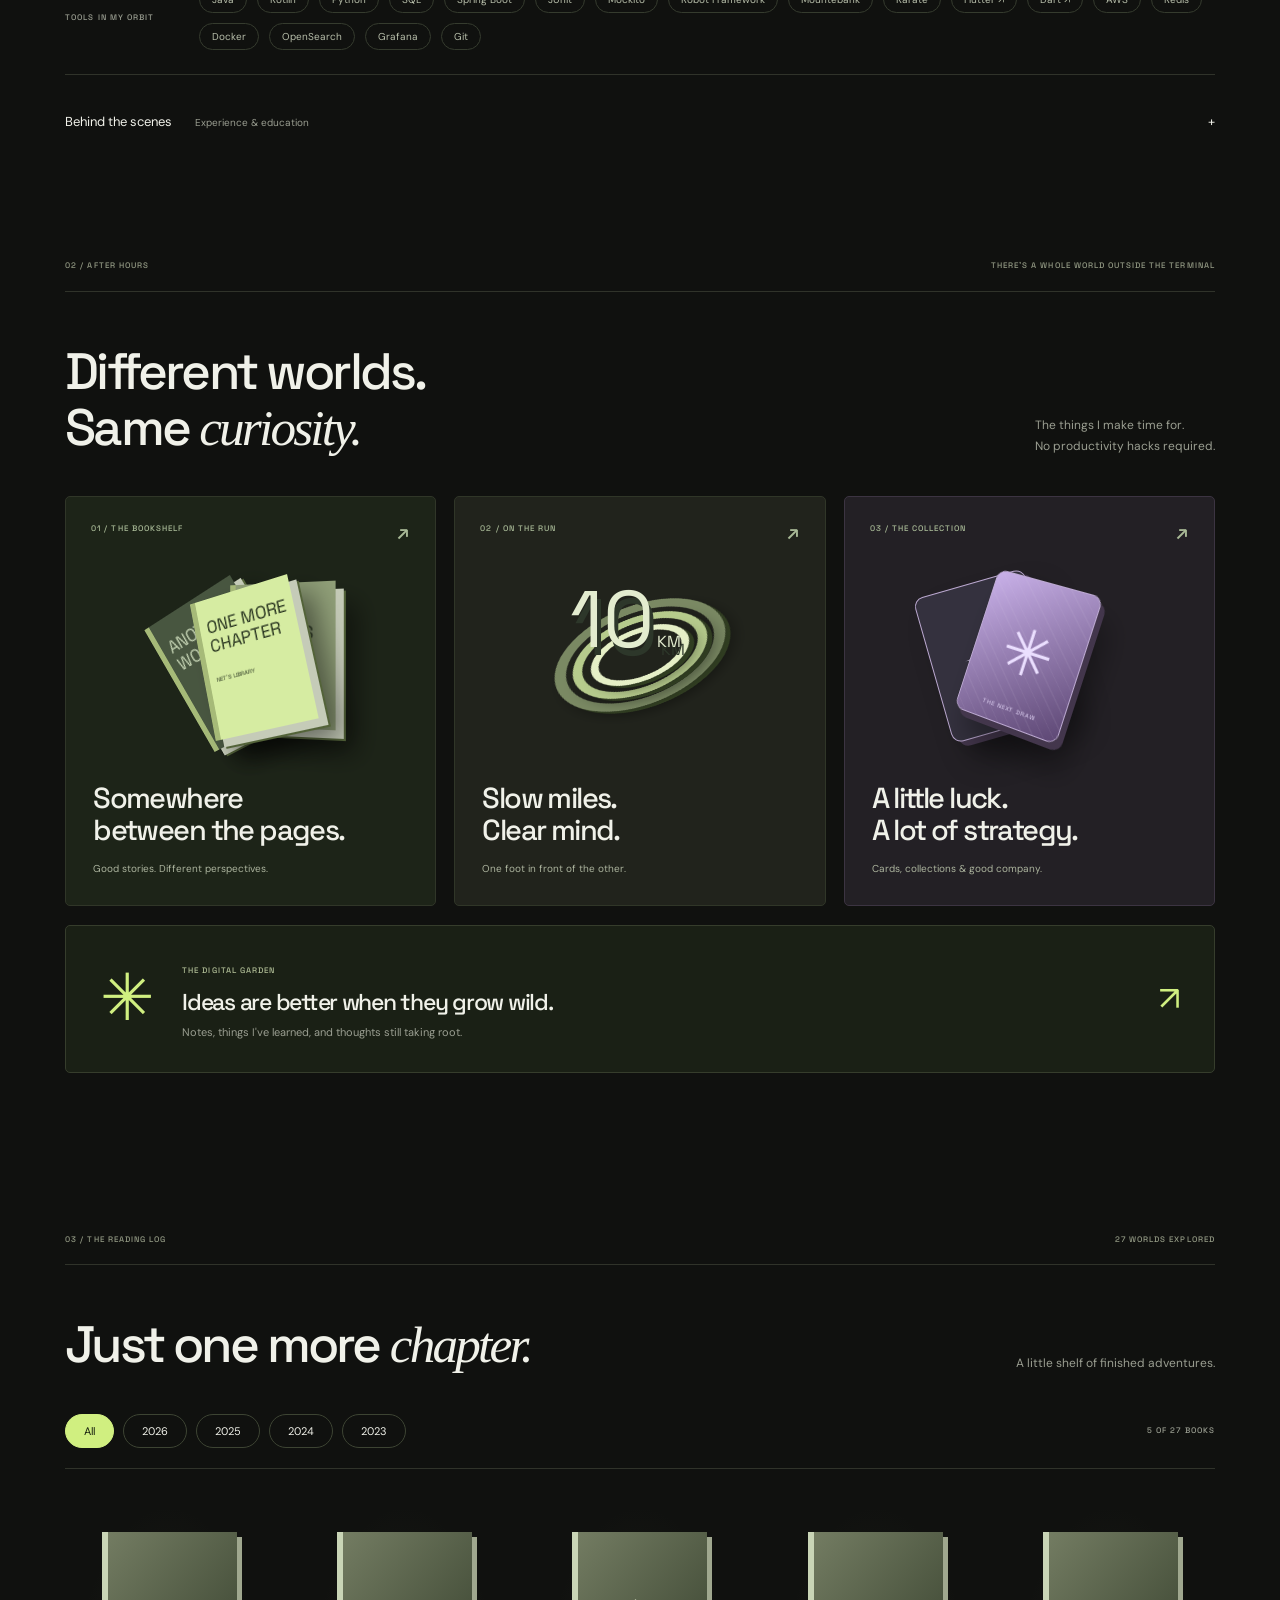
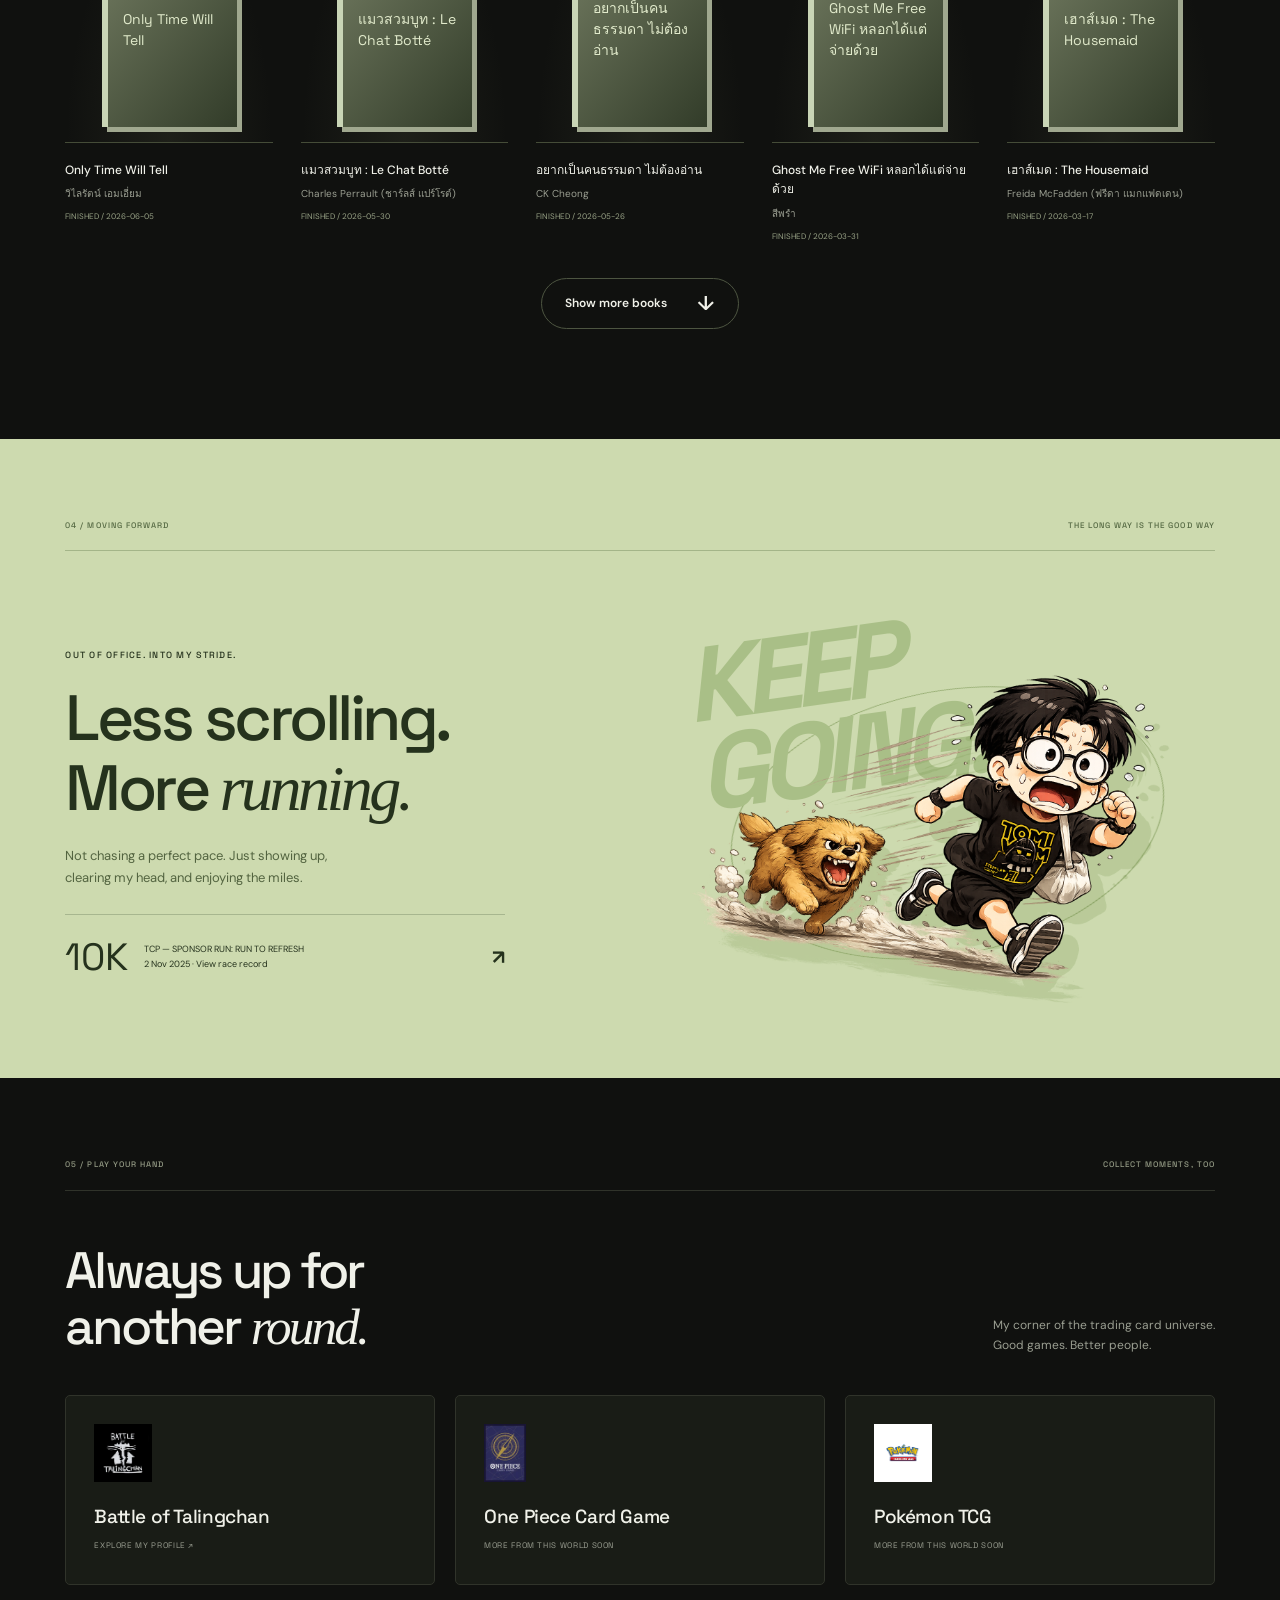
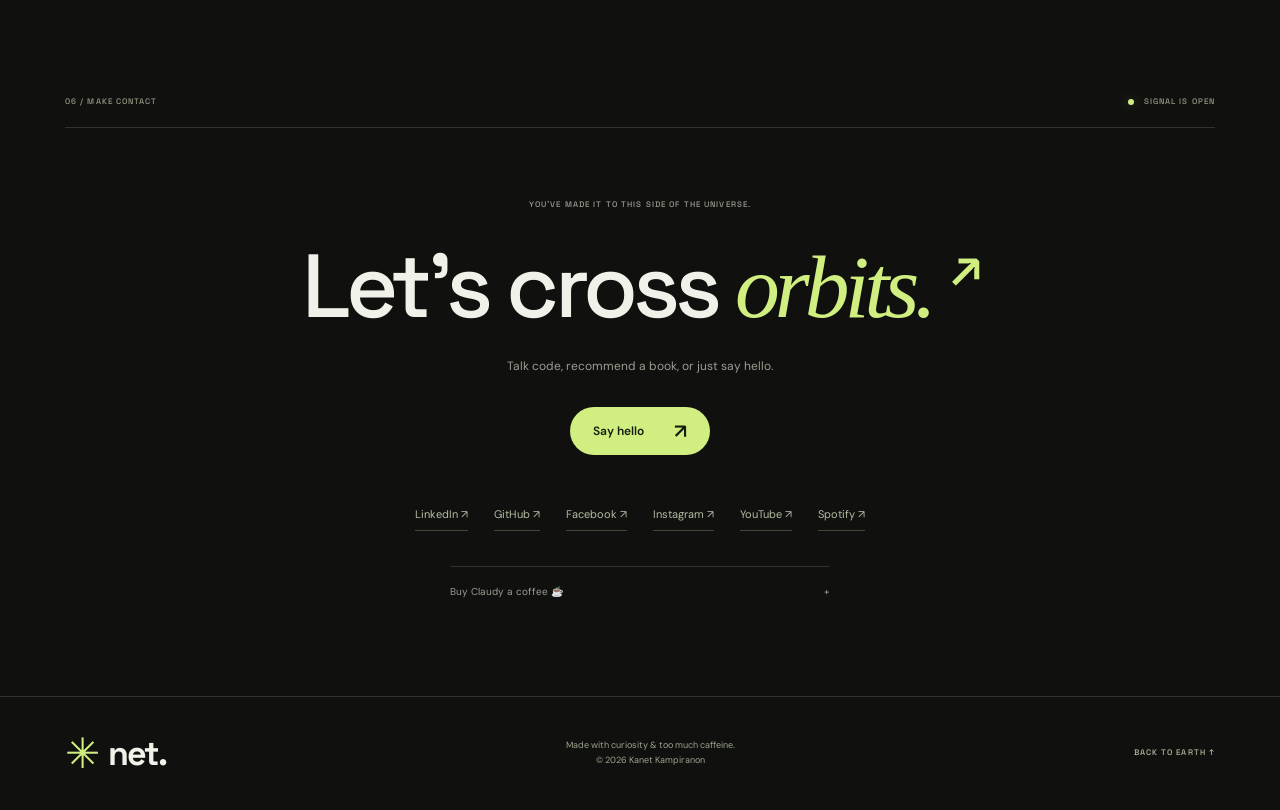
==== commit 5ebff844: "Build v3 Net's Orbit with interactive 3D planet and responsive personal universe" ====
--- a/index.html
+++ b/index.html
@@ -1,30 +1,35 @@
 <!doctype html>
 <html lang="en">
 <head>
-  <meta charset="utf-8">
-  <meta name="viewport" content="width=device-width, initial-scale=1">
-  <title>Hi, I'm Net — Backend Engineer</title>
-  <meta name="description" content="Kanet 'Net' Kampiranon — Backend Engineer specializing in Spring Boot microservices, testing strategy, and quietly-resilient systems.">
-
-  <link rel="icon" type="image/png" href="images/favicon.png">
-
-  <link rel="preconnect" href="https://fonts.googleapis.com">
-  <link rel="preconnect" href="https://fonts.gstatic.com" crossorigin>
-  <link href="https://fonts.googleapis.com/css2?family=Fredoka:wght@400;500;600;700&family=Nunito:wght@400;600;700;800&display=swap" rel="stylesheet">
-
-  <link rel="stylesheet" href="styles.css?v=2.0.5">
-
-  <script src="https://unpkg.com/react@18.3.1/umd/react.development.js" integrity="sha384-hD6/rw4ppMLGNu3tX5cjIb+uRZ7UkRJ6BPkLpg4hAu/6onKUg4lLsHAs9EBPT82L" crossorigin="anonymous"></script>
-  <script src="https://unpkg.com/react-dom@18.3.1/umd/react-dom.development.js" integrity="sha384-u6aeetuaXnQ38mYT8rp6sbXaQe3NL9t+IBXmnYxwkUI2Hw4bsp2Wvmx4yRQF1uAm" crossorigin="anonymous"></script>
-  <script src="https://unpkg.com/@babel/standalone@7.29.0/babel.min.js" integrity="sha384-m08KidiNqLdpJqLq95G/LEi8Qvjl/xUYll3QILypMoQ65QorJ9Lvtp2RXYGBFj1y" crossorigin="anonymous"></script>
+<meta charset="utf-8"><meta name="viewport" content="width=device-width, initial-scale=1"><meta name="theme-color" content="#10110f">
+<title>Net's Orbit — Kanet Kampiranon · Backend Engineer</title>
+<meta name="description" content="Welcome to Net's little universe. Backend engineer in Bangkok. Building resilient systems, collecting stories, and going the extra kilometer.">
+<meta property="og:title" content="Net's Orbit — Code. Curiosity. A little chaos."><meta property="og:description" content="The personal universe of Kanet Kampiranon. Backend engineering, books, running, and cards."><meta property="og:type" content="website"><meta property="og:url" content="https://admyhusky.dev/"><meta property="og:image" content="https://admyhusky.dev/images/net-content.png">
+<link rel="canonical" href="https://admyhusky.dev/"><link rel="icon" type="image/png" href="images/favicon.png">
+<link rel="preconnect" href="https://fonts.googleapis.com"><link rel="preconnect" href="https://fonts.gstatic.com" crossorigin><link href="https://fonts.googleapis.com/css2?family=DM+Sans:wght@400;500;600;700&family=Space+Grotesk:wght@400;500;600;700&display=swap" rel="stylesheet">
+<link rel="stylesheet" href="v3.css"><script src="data.js" defer></script><script src="v3.js" defer></script><script type="module" src="universe.js"></script>
 </head>
 <body>
-  <div id="root"></div>
-
-  <script src="data.js?v=2.0.5"></script>
-  <script type="text/babel" src="tweaks-panel.jsx?v=2.0.5"></script>
-  <script type="text/babel" src="character.jsx?v=2.0.5"></script>
-  <script type="text/babel" src="sections.jsx?v=2.0.5"></script>
-  <script type="text/babel" src="app.jsx?v=2.0.5"></script>
-</body>
-</html>
+<a class="skip-link" href="#about">Skip to content</a>
+<header class="header"><a class="brand" href="#top" aria-label="Net's Orbit home"><span class="brand-symbol">✳</span> net<span class="brand-dot">.</span><span class="edition">PERSONAL UNIVERSE / V.03</span></a><nav aria-label="Main navigation" id="navigation"><a href="#about">The human</a><a href="#loves">My universe</a><a href="https://garden.admyhusky.dev" target="_blank" rel="noopener noreferrer">Digital garden ↗</a></nav><a class="contact-nav" href="#contact">Let's connect <span>↗</span></a><button class="menu-toggle" aria-label="Toggle navigation" aria-expanded="false" aria-controls="navigation">☰</button></header>
+<main>
+<section class="hero" id="top" aria-labelledby="hero-title">
+<div class="hero-coordinate mono">13°45′ N &nbsp; 100°30′ E <span>BANGKOK, EARTH</span></div>
+<div class="hero-copy"><p class="eyebrow"><span class="status-dot"></span> BACKEND ENGINEER. FULL-TIME HUMAN.</p><h1 id="hero-title">A little code.<br>A lot of <span class="serif-word">curiosity.</span><span class="lime period">*</span></h1><p class="hero-description">Hey, I'm <strong>Net.</strong> I build things behind the scenes.<br>And collect a few good stories along the way.</p><a class="button primary" href="#loves">Explore my universe <span>↘</span></a><a class="text-link" href="#about">Meet the human <span>→</span></a><div class="hero-note"><span class="tiny-orbit">◎</span><span>Clean code. Long runs. Good books.<br>A perfectly imperfect orbit.</span></div></div>
+<div class="universe" id="universe" role="group" aria-label="Planet Net interactive scene"><div class="planet-fallback" aria-hidden="true"></div><canvas id="space-canvas" aria-hidden="true"></canvas><span class="planet-label mono">PLANET NET <span>EST. ON EARTH</span></span><a class="satellite satellite-code" href="#about"><span class="satellite-icon">&lt;/&gt;</span><span>ENGINEER BY DAY<small>Building quietly resilient systems</small></span><b>↗</b></a><a class="satellite satellite-book" href="#bookshelf"><span class="satellite-icon">▤</span><span>ONE MORE CHAPTER<small><span id="orbit-books">27</span> books. Infinite worlds.</small></span><b>↗</b></a><div class="planet-caption"><span class="crosshair">+</span> A SMALL WORLD, ALWAYS IN MOTION.</div></div>
+<div class="hero-bottom mono"><a href="#about">SCROLL TO EXPLORE <span>↓</span></a><span>A HUMAN ON THE INTERNET, SINCE V.01</span><button id="motion-toggle" aria-pressed="false">Ⅱ Pause motion</button></div>
+</section>
+<div class="ticker" aria-label="Code, run, read, collect, repeat"><div>CODE WITH CARE <span>✳</span> RUN A LITTLE FURTHER <span>✳</span> GET LOST IN A BOOK <span>✳</span> STAY CURIOUS <span>✳</span> CODE WITH CARE <span>✳</span></div></div>
+<section class="section about" id="about"><div class="section-kicker mono"><span>01 / THE HUMAN</span><span>MORE THAN A JOB TITLE</span></div><div class="about-grid"><div class="portrait-card"><div class="portrait-grid"></div><span class="portrait-tag mono">HELLO, WORLD.</span><img src="images/net-content.png" alt="Illustrated portrait of Net wearing glasses" loading="lazy" width="600" height="700"><span class="portrait-stamp">100%<br><small>HUMAN*</small></span><div class="portrait-footer mono">KANET KAMPIRANON <span>↗ BKK / TH</span></div></div><div class="about-copy"><p class="eyebrow lime">NICE TO MEET YOU. I'M NET.</p><h2>Serious about code.<br>Curious about <em>everything.</em></h2><p id="about-description"></p><div class="about-stats"><div><strong>5+</strong><span>years building backends</span></div><div><strong id="book-count">27</strong><span>books & counting</span></div><div><strong>∞</strong><span>cups of coffee</span></div></div><a class="button outline" href="kanet_resume_full_version.html" target="_blank" rel="noopener">The professional version <span>↗</span></a></div></div><div class="stack"><span class="mono">TOOLS IN MY ORBIT</span><div id="skills"></div></div><details class="career"><summary><span>Behind the scenes <small>Experience & education</small></span><span>+</span></summary><div id="career-content"></div></details></section>
+<section class="section worlds" id="loves"><div class="section-kicker mono"><span>02 / AFTER HOURS</span><span>THERE'S A WHOLE WORLD OUTSIDE THE TERMINAL</span></div><div class="section-heading"><h2>Different worlds.<br>Same <em>curiosity.</em></h2><p>The things I make time for.<br>No productivity hacks required.</p></div><div class="world-grid">
+<a class="world-card book-world" href="#bookshelf"><div class="world-top mono">01 / THE BOOKSHELF <span>↗</span></div><div class="book-sculpture" aria-hidden="true"><i>ONE MORE<br>CHAPTER<span>NET'S LIBRARY</span></i><i>STAY<br>CURIOUS</i><i>ANOTHER<br>WORLD</i></div><div class="world-bottom"><h3>Somewhere<br>between the pages.</h3><p>Good stories. Different perspectives.</p></div></a>
+<a class="world-card run-world" href="#running"><div class="world-top mono">02 / ON THE RUN <span>↗</span></div><div class="run-sculpture" aria-hidden="true"><i></i><i></i><i></i><span>10<span>KM</span></span></div><div class="world-bottom"><h3>Slow miles.<br>Clear mind.</h3><p>One foot in front of the other.</p></div></a>
+<a class="world-card card-world" href="#tcg"><div class="world-top mono">03 / THE COLLECTION <span>↗</span></div><div class="card-sculpture" aria-hidden="true"><i>✧</i><i>✳<small>THE NEXT DRAW</small></i></div><div class="world-bottom"><h3>A little luck.<br>A lot of strategy.</h3><p>Cards, collections & good company.</p></div></a></div>
+<a class="garden-banner" href="https://garden.admyhusky.dev" target="_blank" rel="noopener noreferrer"><span class="garden-symbol">✳</span><div><span class="mono">THE DIGITAL GARDEN</span><h3>Ideas are better when they grow wild.</h3><p>Notes, things I've learned, and thoughts still taking root.</p></div><span class="garden-arrow">↗</span></a></section>
+<section class="section bookshelf" id="bookshelf"><div class="section-kicker mono"><span>03 / THE READING LOG</span><span id="shelf-total">27 WORLDS EXPLORED</span></div><div class="section-heading"><h2>Just one more <em>chapter.</em></h2><p>A little shelf of finished adventures.</p></div><div class="book-toolbar"><div id="year-filters" role="group" aria-label="Filter books by year"></div><span class="mono" id="shelf-status" aria-live="polite"></span></div><div id="book-grid" class="book-grid"></div><button id="more-books" class="button outline">Show more books <span>↓</span></button></section>
+<section class="section running" id="running"><div class="section-kicker mono"><span>04 / MOVING FORWARD</span><span>THE LONG WAY IS THE GOOD WAY</span></div><div class="running-grid"><div><p class="eyebrow">OUT OF OFFICE. INTO MY STRIDE.</p><h2>Less scrolling.<br>More <em>running.</em></h2><p>Not chasing a perfect pace. Just showing up,<br>clearing my head, and enjoying the miles.</p><div id="race-records"></div></div><div class="running-art"><div class="running-ring"></div><span class="running-type" aria-hidden="true">KEEP<br>GOING.</span><img src="images/net-running.png" alt="Net's illustrated running character" loading="lazy" width="450" height="500"></div></div></section>
+<section class="section collection" id="tcg"><div class="section-kicker mono"><span>05 / PLAY YOUR HAND</span><span>COLLECT MOMENTS, TOO</span></div><div class="section-heading"><h2>Always up for<br>another <em>round.</em></h2><p>My corner of the trading card universe.<br>Good games. Better people.</p></div><div id="tcg-grid" class="tcg-grid"></div></section>
+<section class="section contact" id="contact"><div class="section-kicker mono"><span>06 / MAKE CONTACT</span><span><span class="status-dot"></span> SIGNAL IS OPEN</span></div><p class="eyebrow">YOU'VE MADE IT TO THIS SIDE OF THE UNIVERSE.</p><h2>Let's cross <em>orbits.</em><span>↗</span></h2><p>Talk code, recommend a book, or just say hello.</p><a class="button primary" id="email-link" href="mailto:netto_kanet@hotmail.com">Say hello <span>↗</span></a><div id="social-links" class="social-links"></div><details class="coffee"><summary>Buy Claudy a coffee ☕ <span>+</span></summary><div><img src="images/promptpay-qr.png" width="180" height="180" loading="lazy" alt="Net's PromptPay tip QR code"><p>Claudy runs on tips, not tokens.<br>Thanks for stopping by.</p></div></details></section>
+</main><footer><a class="brand" href="#top"><span class="brand-symbol">✳</span> net.</a><span>Made with curiosity & too much caffeine.<br>© <span id="year">2026</span> Kanet Kampiranon</span><a href="#top" class="mono">BACK TO EARTH ↑</a></footer>
+<noscript><p class="no-script">Welcome to Net's Orbit. Enable JavaScript for the interactive universe and reading log. <a href="kanet_resume_full_version.html">Read Net's resume</a>.</p></noscript>
+</body></html>
--- a/v3.css
+++ b/v3.css
@@ -0,0 +1,17 @@
+:root{--bg:#10110f;--panel:#191b17;--ink:#f0f1e9;--muted:#9a9e91;--line:#30332a;--lime:#d0ef80;--font:'Space Grotesk',sans-serif}
+*{box-sizing:border-box}html{scroll-behavior:smooth;scroll-padding-top:100px}body{margin:0;background:var(--bg);color:var(--ink);font:15px/1.7 'DM Sans',sans-serif}a{color:inherit;text-decoration:none}button{font:inherit;color:inherit;cursor:pointer;border:0}button,a{-webkit-tap-highlight-color:transparent}button:focus-visible,a:focus-visible,summary:focus-visible{outline:2px solid var(--lime);outline-offset:6px}::selection{background:var(--lime);color:var(--bg)}h1,h2,h3,p{margin:0}h1,h2,h3{font-family:var(--font);font-weight:500;line-height:1.1;letter-spacing:-.055em}h2{font-size:clamp(34px,4vw,56px)}h3{font-size:28px}em,.serif-word{font-family:Georgia,serif;font-weight:400;font-style:italic;letter-spacing:-.055em}.mono,.eyebrow{font-family:var(--font);font-size:10px;letter-spacing:.13em;font-weight:500}.lime{color:var(--lime)}
+.header{height:94px;display:flex;align-items:center;justify-content:space-between;gap:25px;padding:0 5.1%;border-bottom:1px solid var(--line);position:relative;z-index:20;background:var(--bg)}.brand{display:flex;align-items:center;font:bold 34px var(--font);letter-spacing:-.06em}.brand-symbol{color:var(--lime);font-size:42px;margin-right:10px;font-weight:400}.brand-dot{color:var(--lime)}.edition{font-size:8px;letter-spacing:.14em;font-weight:400;max-width:85px;margin-left:24px;line-height:1.5;color:var(--muted)}nav{display:flex;gap:28px;font-size:12px}nav a{color:#b9bcaf}nav a:hover,nav a.active{color:var(--lime)}.contact-nav{font-size:12px;border:1px solid #55594b;border-radius:30px;padding:10px 18px}.contact-nav span{margin-left:15px;color:var(--lime)}.menu-toggle{display:none}
+.hero{position:relative;min-height:730px;padding:32px 5.1% 90px;overflow:hidden;background:radial-gradient(ellipse at 80% 40%,#30382433,transparent 55%)}.hero-coordinate{display:flex;justify-content:space-between;color:#858a7a;font-size:9px}.hero-copy{position:relative;z-index:3;width:52%;padding-top:86px;pointer-events:none}.hero-copy a{pointer-events:auto}.eyebrow{font-size:9px;letter-spacing:.14em}.status-dot{display:inline-block;width:6px;height:6px;border-radius:50%;background:var(--lime);box-shadow:0 0 12px #d0ef8044;margin-right:7px;vertical-align:middle}h1{font-size:clamp(54px,5.5vw,88px);line-height:1.02;margin:26px 0 25px;letter-spacing:-.065em}.serif-word{color:var(--lime)}.period{font-size:.65em;vertical-align:top;padding-left:6px}.hero-description{color:#a4a89c;font-size:14px;line-height:1.9;margin-bottom:30px}.hero-description strong{color:var(--ink);font-weight:500}.button{display:inline-flex;align-items:center;justify-content:space-between;gap:30px;border-radius:40px;padding:14px 23px;font-size:12px;font-weight:600;transition:transform .25s,background .25s}.button:hover{transform:translateY(-3px)}.primary{background:var(--lime);color:#171d0e}.button span{font-size:20px;line-height:1}.text-link{font-size:11px;margin-left:23px;display:inline-flex;gap:14px}.hero-note{display:flex;align-items:center;gap:14px;font-size:10px;color:#919885;line-height:1.6;margin-top:49px}.tiny-orbit{font-size:33px;font-weight:200;color:#a6ae90}
+.universe{position:absolute;width:61%;height:650px;right:-4%;top:30px;isolation:isolate;touch-action:pan-y}.universe canvas{width:100%;height:100%;display:block;position:absolute;inset:0;z-index:1;cursor:grab}.universe canvas:active{cursor:grabbing}.planet-fallback{position:absolute;inset:20% 24%;border-radius:50%;background:radial-gradient(circle at 30% 25%,#d5ed9a,#799450 38%,#273821 65%,#121b0f 78%);box-shadow:0 0 70px #bbdd7c14}.planet-fallback:after{content:'';position:absolute;border:1px solid #a9bc7366;width:155%;height:60%;top:20%;left:-27%;border-radius:50%;transform:rotate(-30deg)}.webgl-ready .planet-fallback{display:none}.planet-label{position:absolute;top:50px;left:39%;color:#bec8a4;font-size:9px;z-index:2}.planet-label span{display:block;font-size:7px;color:#949d82;margin-top:3px}.satellite{position:absolute;z-index:4;background:#252a20d9;backdrop-filter:blur(14px);border:1px solid #64704b66;border-radius:12px;display:flex;align-items:center;gap:12px;padding:13px 16px;font:8px var(--font);letter-spacing:.08em;box-shadow:0 20px 50px #0004;transition:transform .3s,border .3s}.satellite:hover{transform:translateY(-6px);border-color:var(--lime)}.satellite small{display:block;color:#a8b298;font-size:8px;letter-spacing:0;margin-top:6px}.satellite-icon{font-size:21px;color:var(--lime)}.satellite b{margin-left:8px;color:#c8d5ae;font-size:17px;font-weight:400}.satellite-code{top:24%;right:14%;transform:rotate(5deg)}.satellite-book{bottom:22%;left:13%;transform:rotate(-6deg)}.planet-caption{position:absolute;z-index:2;bottom:36px;left:30%;font:7px var(--font);letter-spacing:.15em;color:#969f86}.crosshair{font-size:16px;margin-right:20px}.hero-bottom{position:absolute;bottom:25px;left:5.1%;right:5.1%;display:flex;align-items:center;justify-content:space-between;font-size:8px;color:#949c85}.hero-bottom a span{margin-left:22px;color:var(--lime)}.hero-bottom button{border:1px solid var(--line);background:transparent;border-radius:25px;padding:8px 13px;font-size:9px;color:#adb49d}
+.ticker{border-block:1px solid #343a29;overflow:hidden;background:#171c12;padding:19px 0;color:var(--lime)}.ticker div{font:12px var(--font);letter-spacing:.12em;white-space:nowrap;display:flex;justify-content:space-around;gap:45px;min-width:1250px}.ticker span{font-size:20px;line-height:.6}.section{padding:80px 5.1%;max-width:1600px;margin:auto}.section-kicker{display:flex;justify-content:space-between;border-bottom:1px solid var(--line);padding-bottom:18px;color:#949b85;font-size:8px;margin-bottom:52px}.about-grid{display:grid;grid-template-columns:.8fr 1.2fr;gap:9%;align-items:center}.portrait-card{max-width:420px;height:435px;background:#cddcba;border-radius:5px;position:relative;overflow:hidden;color:#263024;isolation:isolate;transform:rotate(-2deg);margin:5px 10px}.portrait-grid{position:absolute;inset:0;z-index:-1;background-image:linear-gradient(#7b956333 1px,transparent 1px),linear-gradient(90deg,#7b956333 1px,transparent 1px);background-size:32px 32px}.portrait-card img{position:absolute;width:90%;height:90%;object-fit:contain;bottom:0;left:5%;filter:drop-shadow(12px 15px 0 #79896725)}.portrait-tag{position:absolute;top:26px;left:27px}.portrait-stamp{position:absolute;right:16px;top:55px;border:1px solid #526344;border-radius:50%;width:75px;height:75px;display:flex;flex-direction:column;justify-content:center;align-items:center;font:24px/1 var(--font);transform:rotate(12deg)}.portrait-stamp small{font-size:8px;letter-spacing:.1em;margin-top:6px}.portrait-footer{position:absolute;bottom:0;left:0;right:0;padding:20px;background:#cddcba;display:flex;justify-content:space-between;font-size:8px;border-top:1px solid #9baa87}.about-copy h2{margin:17px 0 24px;font-size:clamp(32px,3.5vw,49px)}.about-copy>p:not(.eyebrow){color:var(--muted);line-height:1.95;font-size:13px;max-width:600px}.about-stats{display:flex;gap:40px;margin:27px 0 30px}.about-stats strong{font:36px var(--font);letter-spacing:-.05em}.about-stats span{display:block;color:#9aa38b;font-size:9px;margin-top:5px}.outline{background:transparent;border:1px solid #4d5541}.stack{display:flex;align-items:center;gap:45px;border-block:1px solid var(--line);padding:24px 0;margin-top:60px}.stack>.mono{color:var(--muted);font-size:8px;flex-shrink:0}.stack #skills{display:flex;gap:10px;flex-wrap:wrap}.skill{font-size:10px;color:#b7beaa;padding:4px 12px;border:1px solid #353b2e;border-radius:20px}.career{margin-top:20px}.career summary,.coffee summary{cursor:pointer;display:flex;justify-content:space-between;align-items:center;padding:16px 0;list-style:none;font-size:13px}.career summary::-webkit-details-marker,.coffee summary::-webkit-details-marker{display:none}.career small{color:var(--muted);margin-left:20px;font-size:10px}.career-item{padding:25px 0;border-top:1px solid var(--line)}.career-item h3{font-size:23px;letter-spacing:-.03em}.career-item p,.career-item li{color:var(--muted);font-size:12px}.career-item ul{padding-left:18px;max-width:850px}
+.worlds{padding-top:30px}.section-heading{display:flex;justify-content:space-between;align-items:end;gap:40px;margin-bottom:40px}.section-heading>p{font-size:12px;color:var(--muted)}.world-grid{display:grid;grid-template-columns:repeat(3,1fr);gap:18px}.world-card{min-height:410px;border:1px solid #303628;border-radius:5px;position:relative;overflow:hidden;transition:transform .35s,border-color .35s;background:#1d2418;isolation:isolate}.world-card:hover{transform:translateY(-8px);border-color:#a7b28e}.world-top{display:flex;justify-content:space-between;position:relative;z-index:2;padding:25px;font-size:8px;color:#a9ba97}.world-top>span{font-size:20px;line-height:1}.world-bottom{position:absolute;bottom:28px;left:27px;z-index:2}.world-bottom h3{font-size:29px}.world-bottom p{font-size:10px;color:#acb49e;margin-top:14px}.run-world{background:#21231c}.card-world{background:#232025;border-color:#3c3442}.book-sculpture{position:absolute;top:89px;left:calc(50% - 55px);width:110px;height:145px;perspective:600px;transform:rotate(-15deg);transition:transform .7s}.book-sculpture i{font:18px/1.1 var(--font);position:absolute;inset:0;background:#d6eca2;color:#26321e;box-shadow:8px 8px 0 #c5cbb8,10px 10px 0 #536339,20px 22px 25px #0007;border-left:6px solid #a6ba78;padding:20px 8px;transform:rotateY(-20deg) rotateX(10deg);z-index:3}.book-sculpture i span{display:block;font-size:6px;margin-top:22px}.book-sculpture i:nth-child(2){transform:translate(30px,5px) rotate(15deg) rotateY(-20deg);background:#909f78;z-index:2}.book-sculpture i:nth-child(3){transform:translate(-30px,0) rotate(-15deg) rotateY(-20deg);background:#485640;color:#c5d4b4;z-index:1}.world-card:hover .book-sculpture{transform:rotate(-5deg) translateY(-7px)}.run-sculpture{position:absolute;top:63px;left:50%;width:210px;height:190px;transform:translateX(-50%) rotate(-22deg)}.run-sculpture i{position:absolute;inset:15px;border:12px solid #7a8963;border-radius:50%;box-shadow:4px 6px 0 #303d21,6px 12px 18px #0005;transform:rotateX(52deg)}.run-sculpture i:nth-child(2){inset:34px;border-width:10px;border-color:#b6cb8c}.run-sculpture i:nth-child(3){inset:53px;border-width:8px;border-color:#e5efc6}.run-sculpture>span{position:absolute;font:80px var(--font);color:#e3eccf;top:5px;left:50px;transform:rotate(22deg);text-shadow:4px 8px 0 #2d372a}.run-sculpture>span span{font-size:16px;margin-left:3px}.card-sculpture{position:absolute;left:calc(50% - 60px);top:82px;width:115px;height:150px;perspective:600px}.card-sculpture i{position:absolute;inset:0;border:1px solid #bca9d1;border-radius:10px;background:repeating-linear-gradient(45deg,transparent 0 8px,#dfd3e715 8px 9px),linear-gradient(145deg,#c9b1e9,#5d4774);box-shadow:6px 6px 0 #43364c,15px 24px 30px #0005;transform:rotate(18deg) rotateY(-20deg);display:flex;justify-content:center;align-items:center;color:#ebdfff;font:65px Georgia}.card-sculpture i:first-child{transform:translate(-38px,2px) rotate(-16deg);background:#34313e}.card-sculpture small{position:absolute;bottom:12px;font:6px var(--font);letter-spacing:.15em}.garden-banner{display:flex;gap:28px;align-items:center;padding:30px 34px;border:1px solid #363d2c;background:#1a2015;margin-top:19px;border-radius:5px}.garden-symbol{font-size:65px;color:var(--lime);line-height:1}.garden-banner .mono{font-size:8px;color:#b0bd96}.garden-banner h3{font-size:23px;margin:8px 0}.garden-banner p{font-size:11px;color:var(--muted)}.garden-arrow{margin-left:auto;font-size:34px;color:var(--lime)}
+.book-toolbar{display:flex;justify-content:space-between;align-items:center;border-bottom:1px solid var(--line);padding-bottom:20px;gap:15px}.book-toolbar>span{color:var(--muted);font-size:8px}#year-filters{display:flex;gap:9px;flex-wrap:wrap}#year-filters button{background:transparent;border:1px solid #3d4433;border-radius:30px;padding:7px 18px;font-size:11px}#year-filters button[aria-pressed=true]{background:var(--lime);color:#18200e;border-color:var(--lime)}.book-grid{display:grid;grid-template-columns:repeat(5,minmax(0,1fr));gap:28px;margin:34px 0}.book-item{min-width:0}.book-cover{height:240px;display:flex;align-items:end;justify-content:center;position:relative;perspective:800px;padding:10px 10px 15px;background:radial-gradient(ellipse at bottom,#73785624,transparent 70%);border-bottom:1px solid #454c38}.book-cover img{max-width:100%;height:200px;object-fit:contain;filter:drop-shadow(8px 10px 5px #0008);transform:rotateY(-12deg) rotate(-3deg);transition:transform .3s}.book-item:hover img{transform:rotateY(0) translateY(-10px)}.book-item h3{font:500 12px/1.6 'DM Sans',sans-serif;letter-spacing:0;margin:18px 0 5px}.book-item p{font-size:10px;color:var(--muted)}.book-fallback{width:135px;height:195px;background:linear-gradient(130deg,#737c62,#323c29);border-left:6px solid #c9d5b6;color:#e1eacb;display:flex;align-items:center;padding:15px;font:14px/1.5 var(--font);box-shadow:5px 5px 0 #a0a88f}.book-date{font-size:8px;color:#98a286;margin-top:8px}.bookshelf #more-books{display:flex;margin:35px auto 0}
+.running{background:#cddaaf;color:#25321d;max-width:none;margin-top:30px;padding-bottom:35px;overflow:hidden}.running .section-kicker{border-color:#a4b589;color:#546842}.running-grid{display:grid;grid-template-columns:1fr 1fr;gap:7%;max-width:1400px;margin:auto;align-items:center}.running h2{font-size:clamp(45px,5vw,73px);margin:20px 0}.running-grid>div>p:not(.eyebrow){font-size:13px;color:#536440}.race-record{display:block;padding:18px 0;border-top:1px solid #a7b68f;margin-top:25px;max-width:440px}.race-record>span{display:flex;align-items:center;gap:16px}.race-record strong{font:38px var(--font)}.race-record small{font-size:9px;line-height:1.7;max-width:250px}.race-record b{font-size:20px;margin-left:auto}.running-art{position:relative;height:440px;isolation:isolate}.running-art img{position:absolute;inset:0;width:100%;height:100%;object-fit:contain;filter:drop-shadow(15px 20px 0 #6f8b4133);z-index:2}.running-type{font:bold italic 105px/.85 var(--font);position:absolute;top:20px;left:10px;letter-spacing:-.08em;color:#a9bf87;transform:rotate(-8deg)}.running-ring{position:absolute;inset:40px;border:1px solid #94ab70;border-radius:50%;transform:rotateX(45deg) rotate(-30deg)}.tcg-grid{display:grid;grid-template-columns:repeat(3,1fr);gap:20px}.tcg-item{padding:28px;border:1px solid var(--line);border-radius:5px;background:#191c16;display:flex;flex-direction:column;min-height:190px;align-items:start}.tcg-item img{height:58px;max-width:160px;object-fit:contain;object-position:left;margin-bottom:25px}.tcg-item h3{font-size:19px;letter-spacing:-.02em}.tcg-item small{font:8px var(--font);letter-spacing:.08em;color:var(--muted);margin-top:12px}.tcg-item[href]:hover{border-color:var(--lime)}
+.contact{padding-top:30px;text-align:center}.contact>.eyebrow{font-size:8px;margin-top:70px;color:var(--muted)}.contact h2{font-size:clamp(45px,7vw,105px);margin:25px 0 20px}.contact h2 em{color:var(--lime)}.contact h2>span{font-size:.6em;vertical-align:top;margin-left:18px;color:var(--lime)}.contact>p:not(.eyebrow){color:var(--muted);font-size:12px;margin-bottom:30px}.social-links{display:flex;justify-content:center;flex-wrap:wrap;gap:26px;margin:50px 0 35px}.social-links a{font-size:11px;color:#b4bda4;border-bottom:1px solid #414a35;padding-bottom:6px}.social-links a:hover{color:var(--lime)}.coffee{max-width:380px;margin:auto;color:var(--muted)}.coffee summary{font-size:10px;border-top:1px solid var(--line)}.coffee>div{display:flex;align-items:center;gap:20px;text-align:left;font-size:11px}.coffee img{object-fit:contain;background:white;border-radius:6px;width:130px;height:130px}footer{padding:30px 5.1%;border-top:1px solid var(--line);display:flex;justify-content:space-between;align-items:center}footer>span{color:#9ba58f;font-size:9px;text-align:center}footer>.mono{font-size:8px;color:#b2bc9f}.skip-link{position:fixed;top:-100px;left:15px;z-index:100;background:var(--lime);color:var(--bg);padding:10px}.skip-link:focus{top:10px}.no-script{padding:20px;text-align:center}[hidden]{display:none!important}.motion-paused *{animation-play-state:paused!important}.motion-paused{scroll-behavior:auto}
+@media(min-width:1500px){.hero{min-height:820px}.hero-copy{padding-top:120px}.universe{height:740px}.hero h1{font-size:90px}}
+@media(max-width:1050px){.edition{display:none}.hero{min-height:690px}.hero-copy{padding-top:82px}.hero h1{font-size:60px}.universe{right:-10%;width:65%;top:55px;height:550px}.satellite-code{right:17%;top:20%;padding:10px}.satellite-book{bottom:16%;left:20%}.satellite small{font-size:7px}.text-link{margin-left:12px;font-size:10px}.button{gap:20px;padding:13px 19px}.hero-note{margin-top:35px}.world-bottom h3{font-size:24px}.world-card{min-height:390px}.world-top{padding:20px;font-size:7px}.world-bottom{left:20px}.book-grid{gap:20px;grid-template-columns:repeat(4,minmax(0,1fr))}.book-cover{height:215px}.book-cover img{height:180px}.about-grid{gap:6%;grid-template-columns:.85fr 1.15fr}.about-stats{gap:25px}.portrait-card{height:400px}}
+@media(max-width:760px){.header{height:76px;padding:0 6%;gap:15px}.brand{font-size:28px}.brand-symbol{font-size:32px}.contact-nav{margin-left:auto;font-size:10px;padding:7px 12px}.menu-toggle{display:block;font-size:19px;background:transparent;padding:6px}.header nav{display:none;position:absolute;top:75px;left:0;right:0;background:#171b12;padding:24px 6%;border-bottom:1px solid var(--line);flex-direction:column;gap:18px}.header nav.open{display:flex}.hero{min-height:1020px;padding:25px 6% 65px}.hero-coordinate{font-size:7px}.hero-copy{width:100%;padding-top:48px}.hero-copy h1{font-size:clamp(50px,9.8vw,73px);margin:23px 0}.hero-description{font-size:12px;margin-bottom:24px}.hero-note{display:none}.hero-copy .eyebrow{font-size:8px}.hero-copy .text-link{font-size:10px;margin-left:18px}.universe{top:430px;width:115%;height:500px;right:-7.5%}.planet-label{top:32px;left:40%;font-size:8px}.satellite-code{top:19%;right:11%;font-size:7px}.satellite-book{bottom:15%;left:11%;font-size:7px}.satellite-icon{font-size:18px}.planet-caption{bottom:8px;left:28%;font-size:6px}.hero-bottom{left:6%;right:6%;bottom:20px}.hero-bottom>span{display:none}.ticker{padding:16px 0}.ticker div{font-size:10px;justify-content:start;padding-left:25px}.section{padding:55px 6%}.section-kicker{font-size:7px;margin-bottom:35px;gap:30px}.section-kicker>span:last-child{text-align:right;max-width:45%}.about-grid{grid-template-columns:1fr;gap:40px}.portrait-card{width:100%;max-width:340px;height:360px;margin:auto}.about-copy h2{font-size:36px}.about-copy>p:not(.eyebrow){font-size:12px}.about-stats{justify-content:space-between;gap:20px}.about-stats strong{font-size:32px}.about-stats span{font-size:8px}.stack{display:block;margin-top:35px}.stack>#skills{margin-top:16px;gap:8px}.career small{display:block;margin:2px 0}.section-heading{display:block;margin-bottom:30px}.section-heading>p{margin-top:20px;font-size:11px}h2{font-size:38px}.world-grid{grid-template-columns:1fr}.world-card{min-height:350px}.world-top{font-size:8px;padding:25px}.world-bottom{left:25px;bottom:25px}.world-bottom h3{font-size:29px}.book-sculpture{left:65%;top:95px;transform:rotate(10deg);scale:.9}.run-sculpture{left:72%;top:75px;scale:.85}.card-sculpture{left:64%;top:90px;scale:.9}.world-bottom p{font-size:10px}.garden-banner{padding:25px 18px;gap:18px}.garden-symbol{font-size:35px}.garden-banner h3{font-size:21px;line-height:1.2}.garden-banner p{font-size:10px}.garden-arrow{font-size:25px}.book-toolbar{align-items:start;flex-direction:column}.book-grid{grid-template-columns:repeat(2,minmax(0,1fr));gap:25px 20px}.book-cover{height:205px}.book-cover img{height:175px}.book-item h3{font-size:11px}.book-item p{font-size:9px}.running{margin-top:0}.running-grid{grid-template-columns:1fr;gap:20px}.running h2{font-size:50px}.running-art{height:370px}.running-type{font-size:90px}.tcg-grid{grid-template-columns:1fr}.tcg-item{min-height:130px;padding:22px;display:grid;grid-template-columns:100px 1fr;gap:0 20px;align-items:center}.tcg-item img{grid-row:span 2;width:100px;margin:0;max-height:70px}.tcg-item h3{font-size:19px}.tcg-item small{margin-top:8px}.contact h2{font-size:48px}.contact>.eyebrow{margin-top:20px;font-size:7px}.contact h2>span{margin-left:5px}.social-links{gap:20px;margin-top:35px}.social-links a{font-size:10px}.contact .section-kicker{margin-bottom:50px}footer{padding:25px 6%;flex-wrap:wrap;gap:25px}footer>span{order:3;flex-basis:100%;text-align:left}.coffee>div{justify-content:center}}
+@media(prefers-reduced-motion:reduce){html{scroll-behavior:auto}*,*::before,*::after{transition:none!important;animation:none!important}}
+@media(max-width:370px){.hero{min-height:990px}.hero-copy h1{font-size:46px}.hero-copy .text-link{margin:17px 0 0;display:flex}.universe{top:455px;height:445px}.contact h2{font-size:40px}.world-bottom h3{font-size:25px}.book-sculpture,.card-sculpture{left:63%;scale:.8}.run-sculpture{left:74%;scale:.7}}
+
+@media(max-width:760px){.book-sculpture{left:56%;top:76px;scale:.78}.card-sculpture{left:58%;top:70px;scale:.82}.run-sculpture{left:65%;top:58px;scale:.78}}
